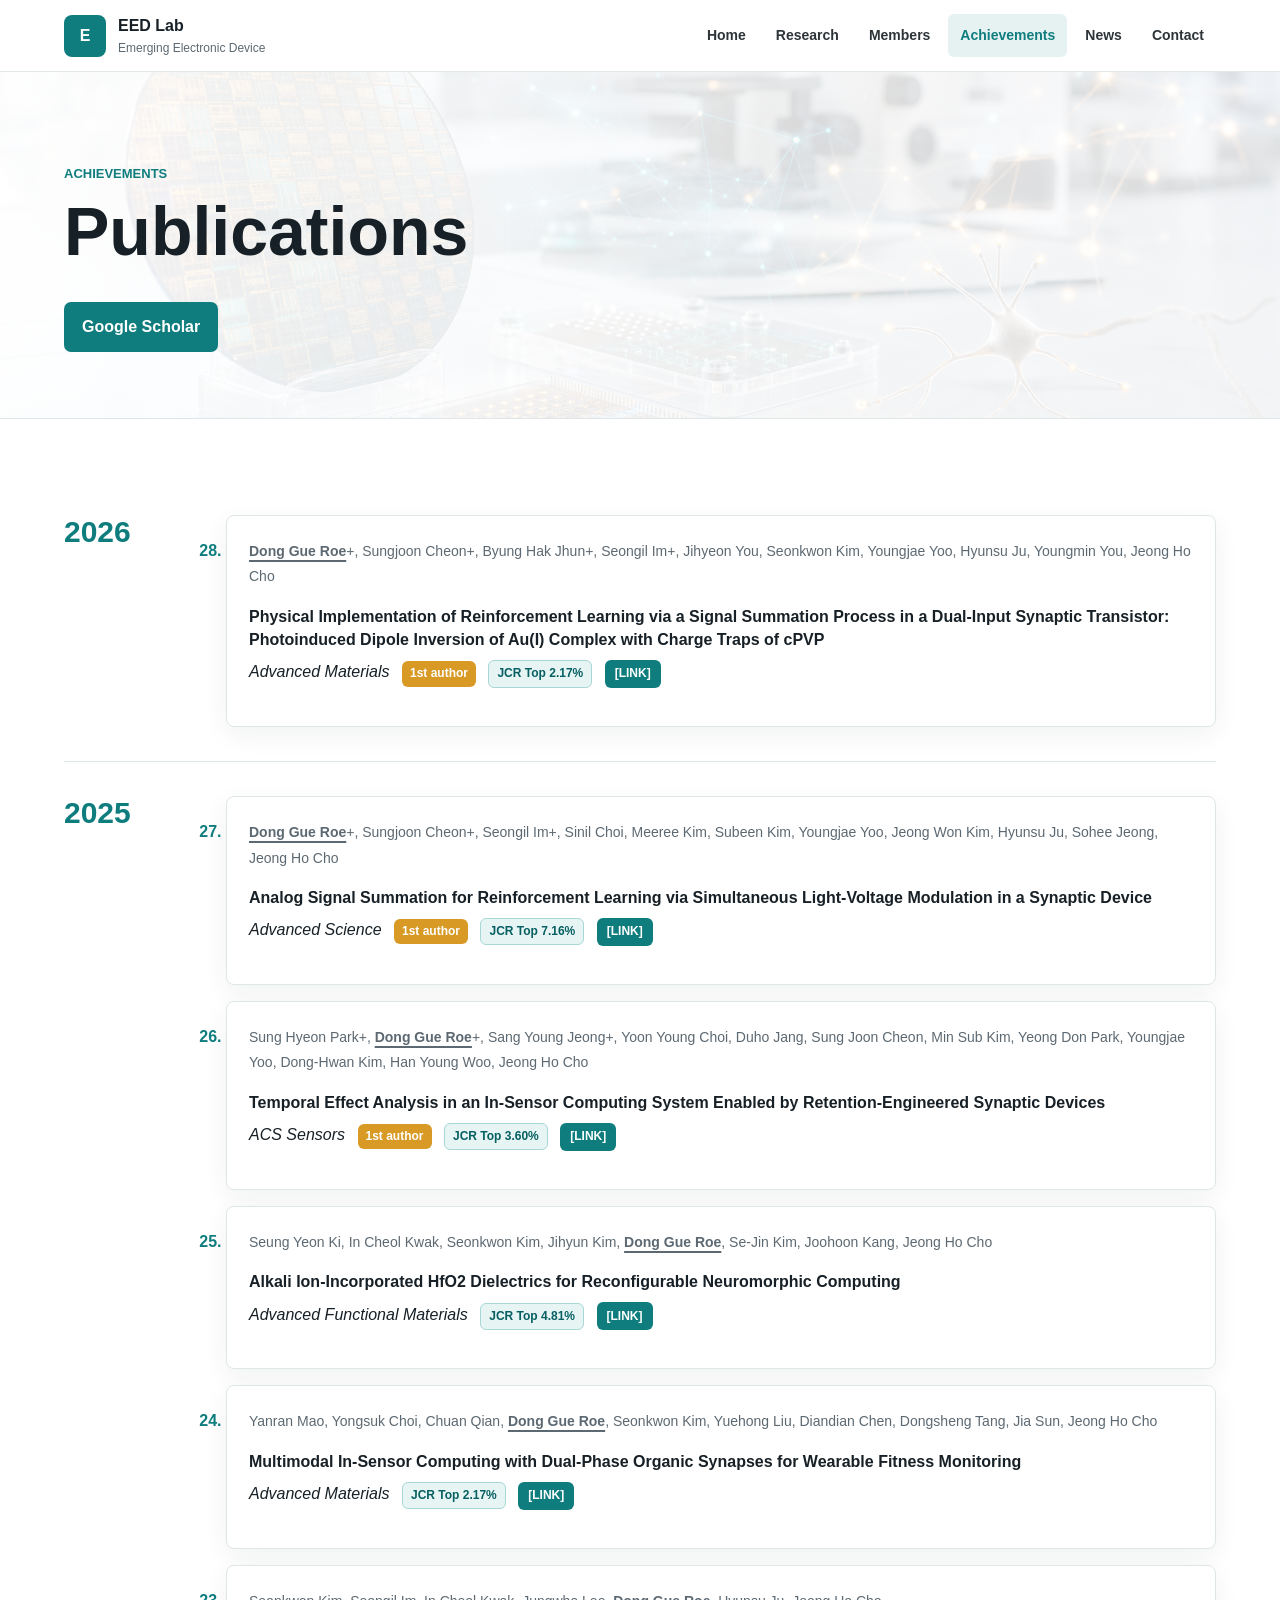
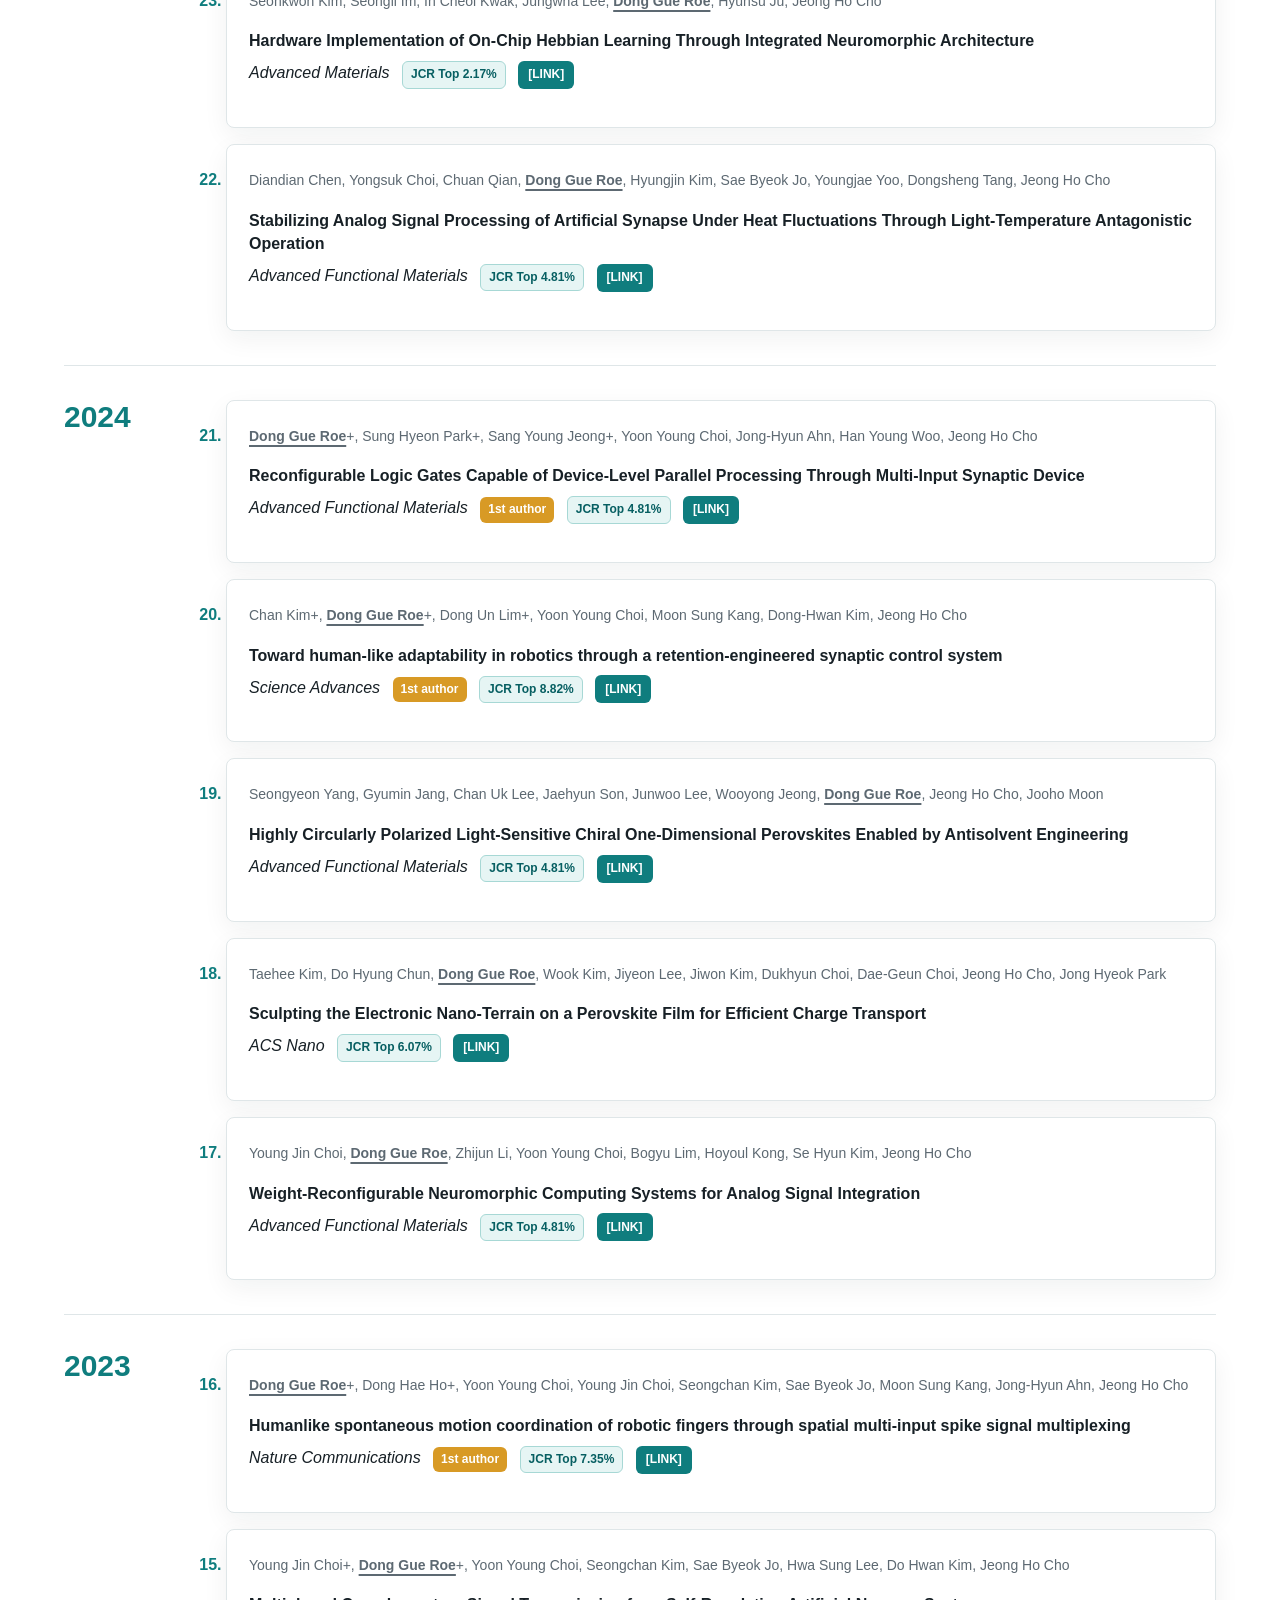
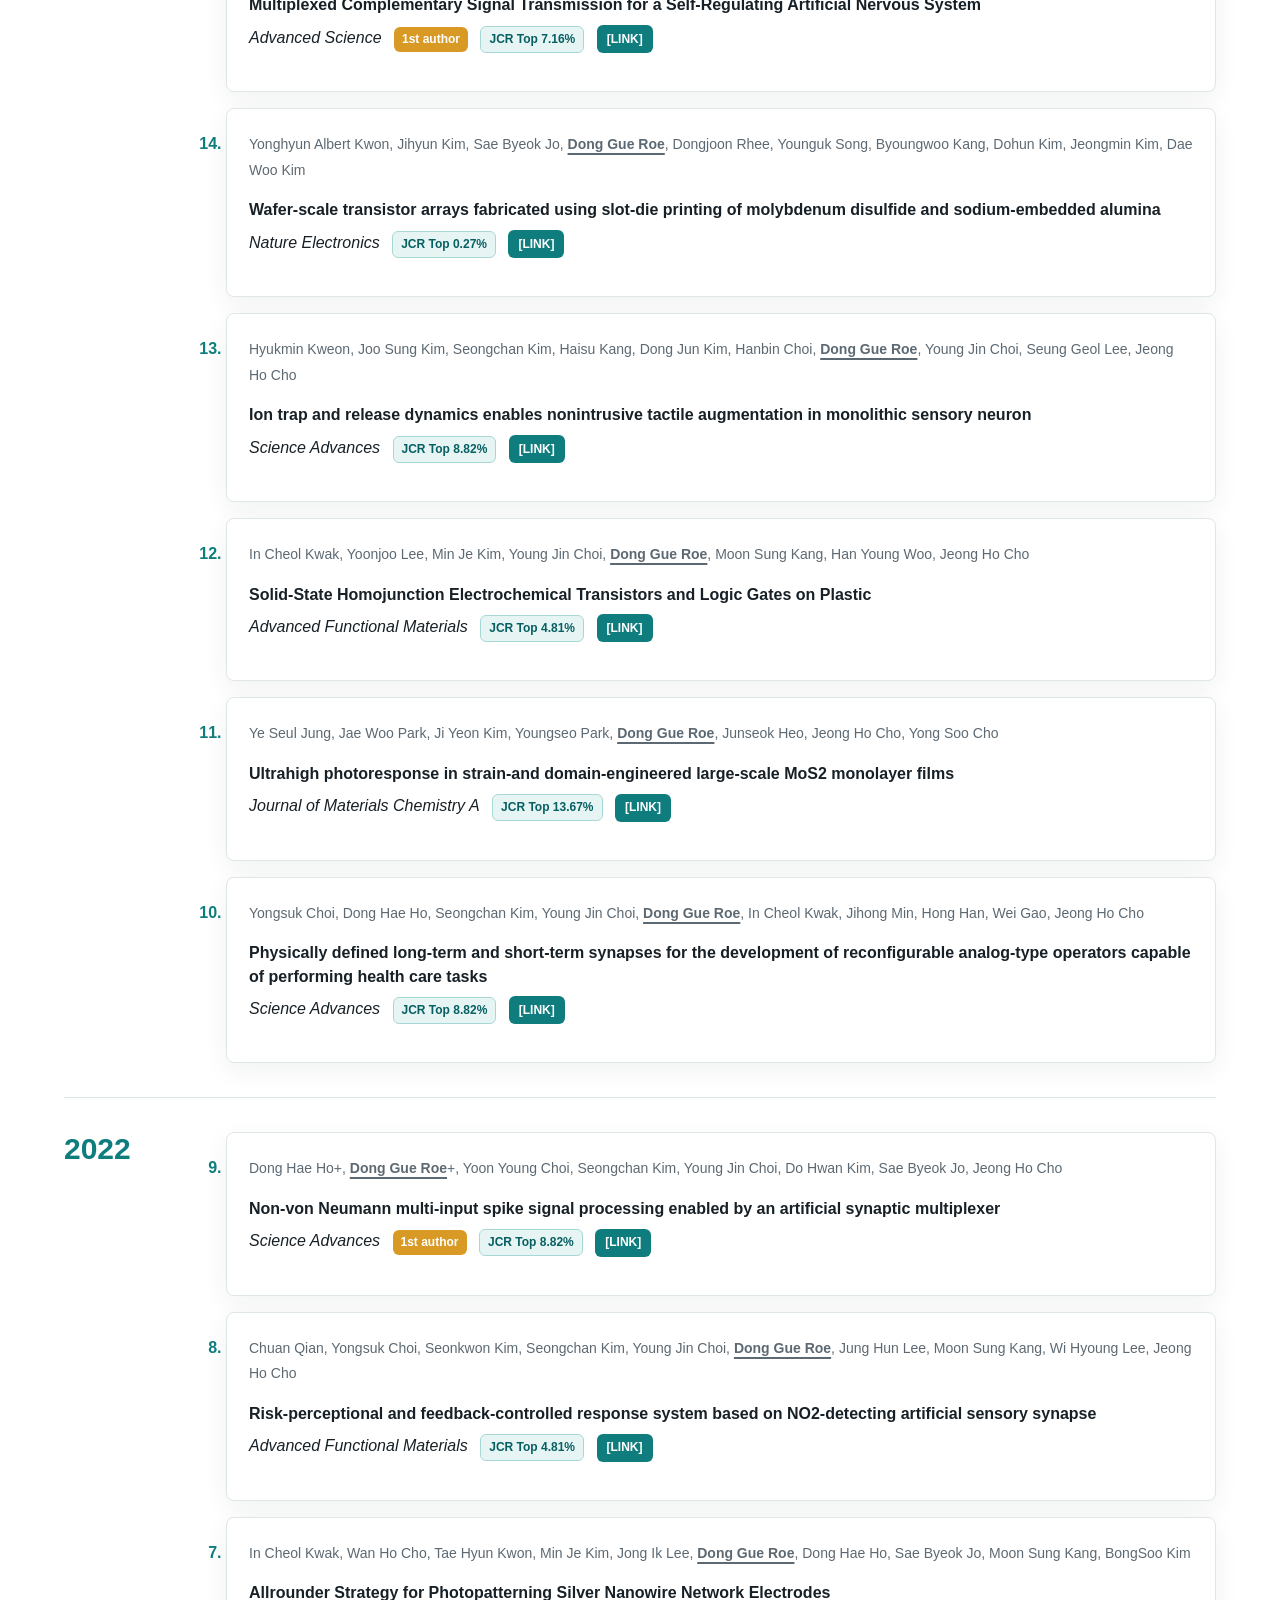
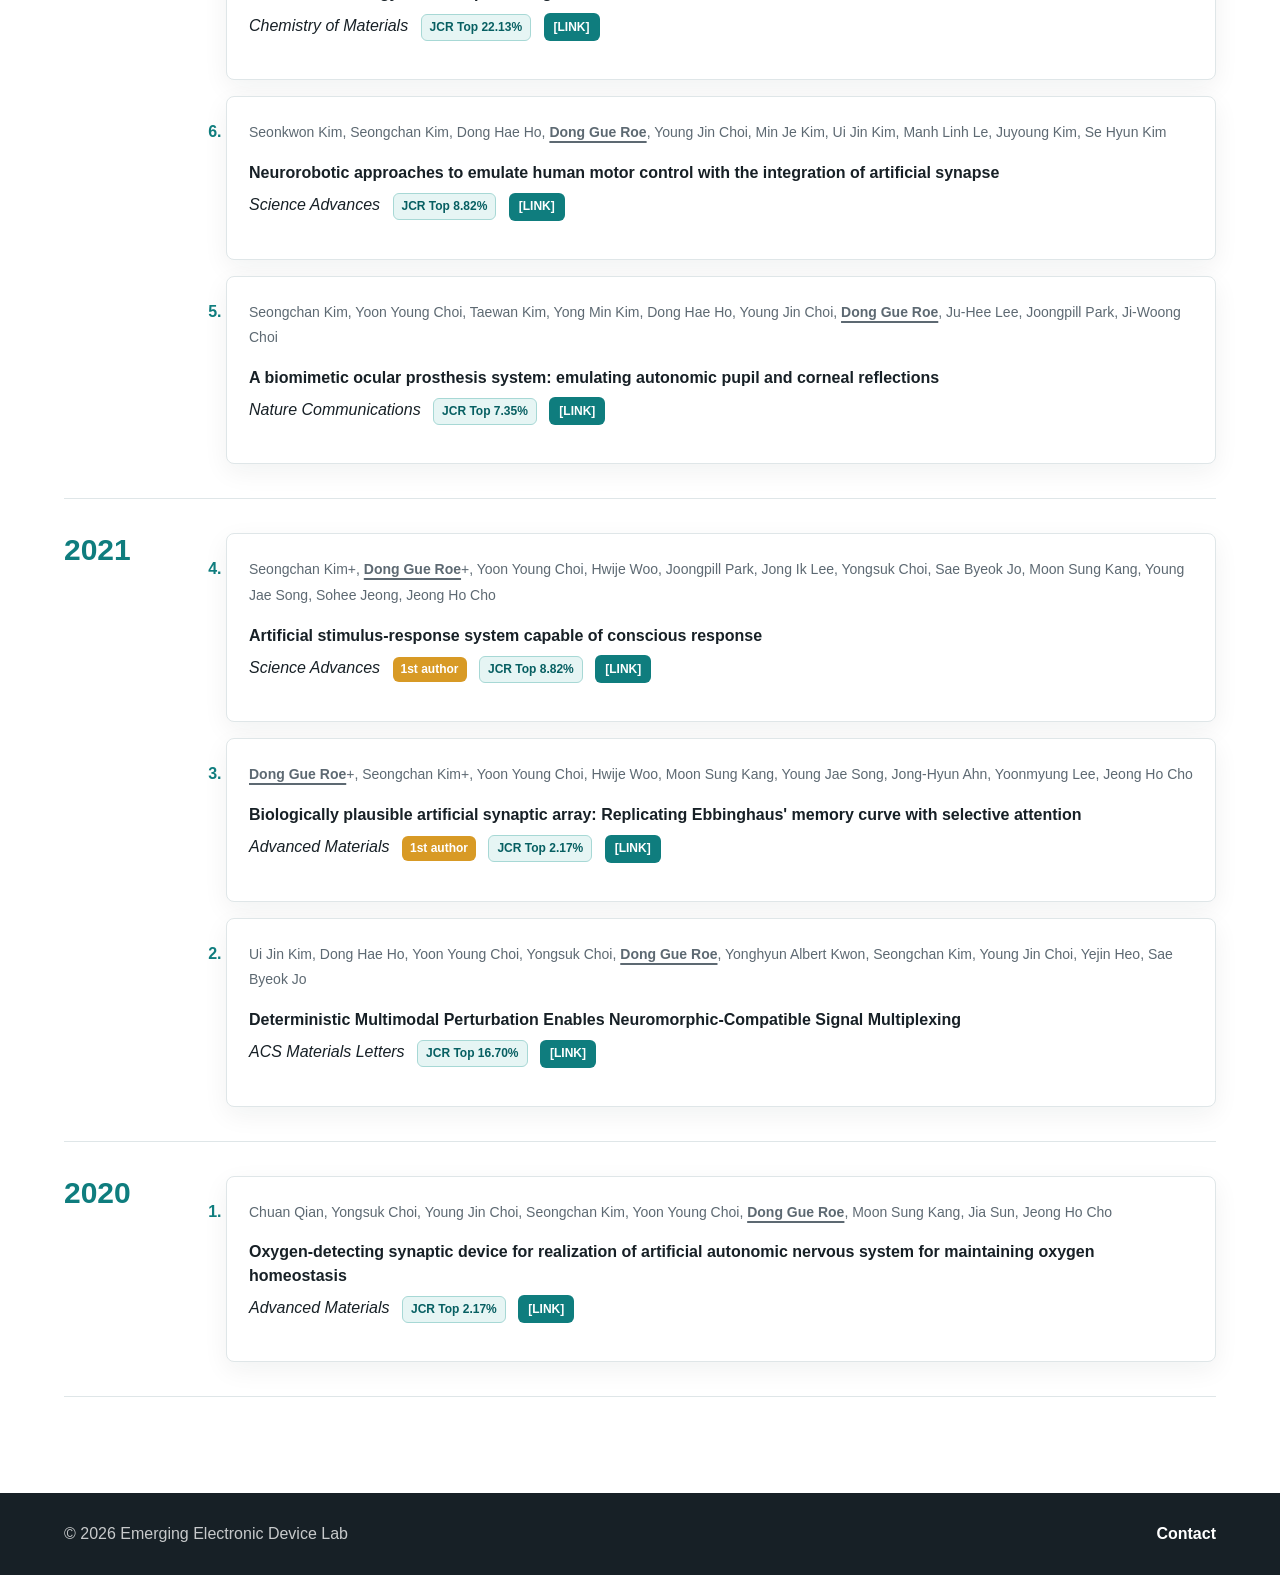
==== achievements.html @ daea2e47 "Add files via upload" ====
<!doctype html>
<html lang="ko">
  <head>
    <meta charset="utf-8" />
    <meta name="viewport" content="width=device-width, initial-scale=1" />
    <title>Achievements | EED Lab</title>
    <link rel="stylesheet" href="styles.css" />
  </head>
  <body data-page="achievements">
    <header class="site-header">
      <a class="brand" href="index.html" aria-label="Go to home">
        <span class="brand-mark">E</span>
        <span><strong data-lab-short>EED Lab</strong><small data-lab-subtitle>Emerging Electronic Device</small></span>
      </a>
      <button class="menu-button" type="button" aria-expanded="false" aria-controls="site-nav">
        <span></span><span></span><span></span>
      </button>
      <nav id="site-nav" class="site-nav" aria-label="Primary navigation">
        <a href="index.html">Home</a>
        <a href="research.html">Research</a>
        <div class="nav-dropdown">
          <a href="pi.html">Members</a>
          <div class="nav-submenu" aria-label="Members submenu">
            <a href="pi.html">PI</a>
            <a href="students.html">Students</a>
            <a href="alumni.html">Alumni</a>
          </div>
        </div>
        <a class="active" href="achievements.html">Achievements</a>
        <a href="news.html">News</a>
        <a href="contact.html">Contact</a>
      </nav>
    </header>

    <main>
      <section class="page-hero">
        <p class="eyebrow">Achievements</p>
        <h1>Publications</h1>
        <p>Google Scholar profile and CV-based publication list organized by year.</p>
        <p class="jcr-note">JCR 2024 JIF ranking shown by the best listed subject category.</p>
        <a class="button primary scholar-button" data-scholar-link href="https://scholar.google.co.kr/citations?user=Xtv1bkoAAAAJ&hl=ko" target="_blank" rel="noopener">Google Scholar</a>
      </section>

      <section class="section publications" data-publications></section>
    </main>

    <footer class="site-footer"><span data-footer>© 2026 Emerging Electronic Device Lab</span><a href="contact.html">Contact</a></footer>
    <script src="data.js"></script>
    <script src="script.js"></script>
  </body>
</html>
---- styles.css ----
:root {
  --ink: #172026;
  --muted: #5d6972;
  --line: #dfe6e8;
  --surface: #ffffff;
  --soft: #f4f7f8;
  --teal: #0f7d7e;
  --amber: #d89a25;
  --graphite: #2d3438;
  --shadow: 0 18px 50px rgba(23, 32, 38, 0.12);
}

* {
  box-sizing: border-box;
}

body {
  margin: 0;
  color: var(--ink);
  background: var(--surface);
  font-family: Arial, "Noto Sans KR", sans-serif;
  line-height: 1.6;
  word-break: keep-all;
  overflow-wrap: break-word;
}

a {
  color: inherit;
  text-decoration: none;
}

.site-header {
  position: sticky;
  top: 0;
  z-index: 20;
  display: flex;
  align-items: center;
  justify-content: space-between;
  min-height: 72px;
  padding: 0 5vw;
  background: rgba(255, 255, 255, 0.94);
  border-bottom: 1px solid rgba(223, 230, 232, 0.86);
  backdrop-filter: blur(14px);
}

.brand {
  display: inline-flex;
  align-items: center;
  gap: 12px;
  min-width: 0;
}

.brand-mark {
  display: grid;
  place-items: center;
  width: 42px;
  height: 42px;
  color: #fff;
  background: var(--teal);
  border-radius: 8px;
  font-weight: 800;
}

.brand strong,
.brand small {
  display: block;
}

.brand small {
  color: var(--muted);
  font-size: 12px;
}

.site-nav {
  display: flex;
  align-items: center;
  gap: 6px;
}

.nav-dropdown {
  position: relative;
}

.nav-dropdown > a {
  display: inline-flex;
}

.nav-submenu {
  position: absolute;
  top: 100%;
  left: 0;
  z-index: 20;
  display: none;
  min-width: 150px;
  margin-top: 0;
  padding: 8px;
  background: #fff;
  border: 1px solid var(--line);
  border-radius: 8px;
  box-shadow: var(--shadow);
}

.nav-submenu a {
  display: block;
  padding: 10px 12px;
  white-space: nowrap;
}

.nav-submenu a:hover,
.nav-submenu a:focus {
  color: var(--teal);
  background: var(--soft);
}

.nav-dropdown:hover .nav-submenu,
.nav-dropdown:focus-within .nav-submenu {
  display: block;
}

.site-nav a {
  padding: 10px 12px;
  border-radius: 6px;
  color: var(--graphite);
  font-size: 14px;
  font-weight: 700;
}

.site-nav a:hover {
  background: var(--soft);
  color: var(--teal);
}

.site-nav a.active {
  background: rgba(15, 125, 126, 0.1);
  color: var(--teal);
}

.menu-button {
  display: none;
  width: 42px;
  height: 42px;
  padding: 9px;
  border: 1px solid var(--line);
  border-radius: 6px;
  background: #fff;
}

.menu-button span {
  display: block;
  height: 2px;
  margin: 5px 0;
  background: var(--ink);
}

.hero {
  position: relative;
  min-height: calc(100vh - 72px);
  overflow: hidden;
}

.hero img {
  position: absolute;
  inset: 0;
  width: 100%;
  height: 100%;
  object-fit: cover;
}

.hero-overlay {
  position: absolute;
  inset: 0;
  background:
    linear-gradient(90deg, rgba(255, 255, 255, 0.92), rgba(255, 255, 255, 0.68) 44%, rgba(255, 255, 255, 0.18)),
    linear-gradient(0deg, rgba(23, 32, 38, 0.18), rgba(23, 32, 38, 0));
}

.hero-content {
  position: absolute;
  top: var(--hero-text-top, 84px);
  left: var(--hero-text-left, 5vw);
  z-index: 1;
  width: min(var(--hero-text-width, 720px), 90vw);
  padding: 0 0 80px;
}

.eyebrow {
  margin: 0 0 12px;
  color: var(--teal);
  font-size: 13px;
  font-weight: 800;
  letter-spacing: 0;
  text-transform: uppercase;
}

.hero .eyebrow {
  margin-top: var(--hero-eyebrow-top, 0);
  transform: translate(var(--hero-eyebrow-x, 0), var(--hero-eyebrow-y, 0));
}

.hero-content h1 {
  transform: translate(var(--hero-headline-x, 0), var(--hero-headline-y, 0));
}

h1,
h2,
h3,
p {
  margin-top: 0;
}

h1 {
  max-width: 680px;
  margin-bottom: 18px;
  font-size: clamp(42px, 7vw, var(--hero-headline-size, 76px));
  line-height: 1.02;
}

h2 {
  margin-bottom: 12px;
  font-size: clamp(30px, 4vw, 48px);
  line-height: 1.12;
}

h3 {
  margin-bottom: 8px;
  font-size: 19px;
  line-height: 1.25;
}

.hero-content > p:not(.eyebrow) {
  max-width: 620px;
  color: #344047;
  font-size: var(--hero-intro-size, 20px);
  transform: translate(var(--hero-intro-x, 0), var(--hero-intro-y, 0));
}

.page-hero {
  padding: 92px 5vw 66px;
  background:
    linear-gradient(90deg, rgba(255, 255, 255, 0.95), rgba(255, 255, 255, 0.8)),
    url("assets/lab-hero.png") center / cover;
  border-bottom: 1px solid var(--line);
}

.page-hero.muted-hero {
  background: var(--soft);
}

.page-hero h1 {
  max-width: 900px;
  margin-bottom: 14px;
  font-size: clamp(40px, 6vw, 68px);
}

.page-hero p:not(.eyebrow) {
  max-width: 760px;
  color: var(--muted);
  font-size: 19px;
}

.hero-actions {
  display: flex;
  flex-wrap: wrap;
  gap: 12px;
  margin-top: 30px;
  transform: translate(var(--hero-actions-x, 0), var(--hero-actions-y, 0));
}

.button {
  display: inline-flex;
  align-items: center;
  justify-content: center;
  min-height: 46px;
  padding: 12px 18px;
  border-radius: 7px;
  font-weight: 800;
}

.button.primary {
  color: #fff;
  background: var(--teal);
}

.button.secondary {
  color: var(--ink);
  background: rgba(255, 255, 255, 0.82);
  border: 1px solid var(--line);
}

.notice-band {
  display: flex;
  gap: 24px;
  align-items: center;
  justify-content: space-between;
  padding: 22px 5vw;
  color: #fff;
  background: var(--graphite);
}

.notice-band strong,
.notice-band span {
  display: block;
}

.notice-band span {
  color: rgba(255, 255, 255, 0.78);
}

.notice-band a {
  flex: 0 0 auto;
  padding: 9px 14px;
  border: 1px solid rgba(255, 255, 255, 0.36);
  border-radius: 6px;
  font-weight: 800;
}

.section {
  padding: 96px 5vw;
}

.section.muted {
  background: var(--soft);
}

.section-heading {
  max-width: 780px;
  margin-bottom: 38px;
}

.section-heading p:not(.eyebrow) {
  color: var(--muted);
  font-size: 18px;
}

.section-heading.compact {
  margin-bottom: 26px;
}

.research-grid,
.news-grid {
  display: grid;
  grid-template-columns: repeat(3, minmax(0, 1fr));
  gap: 18px;
}

.research-card,
.news-grid article,
.profile,
.timeline article,
.contact-card {
  background: #fff;
  border: 1px solid var(--line);
  border-radius: 8px;
  box-shadow: 0 8px 26px rgba(23, 32, 38, 0.06);
}

.research-card {
  display: flex;
  flex-direction: column;
  min-height: 680px;
  padding: 28px;
  overflow: visible;
}

.research-visual {
  position: relative;
  aspect-ratio: 16 / 9;
  margin: -4px 0 18px;
  overflow: hidden;
  background: #eef3f4;
  border: 1px solid #dbe9ea;
  border-radius: 8px;
}

.research-visual img {
  display: block;
  width: 100%;
  height: 100%;
  object-fit: cover;
}

.research-card:nth-child(1) .research-visual img {
  object-position: 36% 50%;
}

.research-card:nth-child(2) .research-visual img {
  object-position: 58% 48%;
}

.research-card:nth-child(3) .research-visual img {
  object-position: 76% 52%;
}

.research-visual-shade {
  position: absolute;
  inset: 0;
  background:
    linear-gradient(180deg, rgba(23, 32, 38, 0.04), rgba(23, 32, 38, 0.44)),
    linear-gradient(90deg, rgba(15, 125, 126, 0.28), rgba(216, 154, 37, 0.08));
}

.research-visual-label {
  position: absolute;
  right: 14px;
  bottom: 12px;
  max-width: calc(100% - 28px);
  padding: 6px 10px;
  color: #fff;
  background: rgba(23, 32, 38, 0.76);
  border: 1px solid rgba(255, 255, 255, 0.28);
  border-radius: 999px;
  font-size: 12px;
  font-weight: 900;
  backdrop-filter: blur(8px);
}

.research-card span {
  color: var(--amber);
  font-size: 14px;
  font-weight: 900;
}

.research-card h3 {
  margin-bottom: 10px;
}

.research-summary {
  margin-bottom: 18px;
  font-size: 16px;
}

.research-detail {
  margin: 0 0 10px;
  font-size: 14px;
}

.research-detail strong {
  color: var(--ink);
}

.research-points {
  display: grid;
  gap: 8px;
  margin: 10px 0 18px;
  padding-left: 18px;
  color: var(--muted);
  font-size: 14px;
}

.research-keywords {
  display: flex;
  flex-wrap: wrap;
  gap: 7px;
  margin-top: 12px;
}

.research-keywords span {
  padding: 5px 8px;
  color: var(--teal);
  background: #eaf5f5;
  border: 1px solid #cce3e4;
  border-radius: 999px;
  font-size: 12px;
}

.research-card p,
.profile p,
.timeline p,
.news-grid p,
.contact-copy p,
.contact-card span {
  color: var(--muted);
}

.people-layout {
  display: grid;
  grid-template-columns: minmax(260px, 0.8fr) 1.4fr;
  gap: 18px;
}

.profile {
  display: flex;
  gap: 24px;
  align-items: center;
  padding: 22px;
}

.profile.lead {
  align-items: flex-start;
  min-height: 230px;
}

.members-section {
  display: grid;
  gap: 28px;
}

.member-subsection {
  display: grid;
  gap: 16px;
}

.section-heading.compact {
  display: flex;
  gap: 14px;
  align-items: center;
  justify-content: space-between;
  margin-bottom: 0;
}

.section-heading.compact h2 {
  margin: 0;
}

.member-card-grid {
  display: grid;
  grid-template-columns: repeat(2, minmax(0, 1fr));
  gap: 14px;
}

.member-card {
  align-items: flex-start;
}

.member-photo-wrap {
  position: relative;
  display: grid;
  flex: 0 0 auto;
  place-items: center;
  width: 150px;
  height: 180px;
  overflow: hidden;
  background: var(--graphite);
  border-radius: 4px;
}

.member-photo {
  display: block;
  width: 100%;
  height: 100%;
  object-fit: cover;
}

.member-photo[hidden] {
  display: none;
}

.member-photo-wrap .avatar {
  width: 100%;
  height: 100%;
  border-radius: 0;
}

.empty-note {
  margin: 0;
  padding: 20px;
  color: var(--muted);
  background: #fff;
  border: 1px dashed var(--line);
  border-radius: 8px;
}

.custom-section {
  max-width: 980px;
  min-height: 120px;
  margin-right: auto;
  margin-left: auto;
  padding: 24px;
  background: #fff;
  border: 1px solid var(--line);
  border-radius: 8px;
  box-shadow: 0 8px 26px rgba(23, 32, 38, 0.06);
  overflow: hidden;
}

.custom-section-inner {
  display: grid;
  gap: 18px;
}

.embedded-blocks {
  display: grid;
  gap: 14px;
  margin-top: 18px;
}

.custom-text-block,
.custom-figure,
.embedded-block {
  width: 100%;
  min-width: 0;
  overflow-wrap: anywhere;
  word-break: keep-all;
}

.custom-text-block {
  padding: 18px;
  background: #fff;
  border: 1px solid var(--line);
  border-radius: 8px;
}

.custom-text-block h2 {
  margin-top: 0;
  overflow-wrap: anywhere;
  word-break: keep-all;
}

.custom-text-block p {
  overflow-wrap: anywhere;
  word-break: keep-all;
}

.research-card,
.research-card h3,
.research-card p {
  overflow-wrap: anywhere;
  word-break: keep-all;
}

.custom-figure {
  position: relative;
  display: grid;
  gap: 12px;
  min-height: 260px;
}

.custom-image,
.custom-image-placeholder {
  width: 100%;
  height: 100%;
  min-height: 40px;
  border-radius: 8px;
}

.custom-image {
  display: block;
  object-fit: cover;
}

.custom-image-placeholder {
  display: grid;
  place-items: center;
  color: var(--muted);
  background: var(--soft);
  border: 1px dashed var(--line);
  font-weight: 800;
}

.editor-add-member {
  display: none;
  min-height: 40px;
  padding: 9px 14px;
  color: #fff;
  background: var(--teal);
  border: 0;
  border-radius: 7px;
  font-weight: 900;
  cursor: pointer;
}

body.editor-controls-mode .editor-add-member {
  display: inline-flex;
  align-items: center;
}

.editor-photo-upload {
  position: absolute;
  right: 6px;
  bottom: 6px;
  display: none;
  min-height: 28px;
  padding: 5px 8px;
  color: #fff;
  background: rgba(15, 125, 126, 0.94);
  border: 0;
  border-radius: 6px;
  font-size: 11px;
  font-weight: 900;
  cursor: pointer;
}

.editor-photo-upload input {
  display: none;
}

body.editor-controls-mode .editor-photo-upload,
body.editor-controls-mode .editor-photo-upload:focus {
  display: inline-flex;
  align-items: center;
}

body.insert-mode [data-drag-key] {
  cursor: crosshair !important;
  outline: 2px dashed rgba(15, 125, 126, 0.65);
  outline-offset: 6px;
}

[data-drag-key].editor-scaled-content {
  overflow: hidden;
}

[data-drag-key].editor-scaled-content > :not([data-editor-resize-handle]) {
  transform: scale(var(--editor-content-scale, 1));
  transform-origin: top left;
}

body.insert-mode a {
  pointer-events: none;
}

.avatar {
  display: grid;
  flex: 0 0 auto;
  place-items: center;
  width: 58px;
  height: 58px;
  color: #fff;
  background: var(--graphite);
  border-radius: 8px;
  font-size: 13px;
  font-weight: 900;
}

.member-list {
  display: grid;
  gap: 14px;
}

.profile a {
  color: var(--teal);
  font-weight: 800;
}

.professor-profile {
  align-items: flex-start;
  max-width: 980px;
  margin-bottom: 18px;
}

.professor-profile .member-photo-wrap {
  width: 220px;
  height: 260px;
}

.professor-profile .member-name {
  margin-top: 0;
  font-size: clamp(34px, 4vw, 48px);
  line-height: 1.08;
}

.member-name,
.lab-member {
  font-weight: 900;
  text-decoration: underline;
  text-decoration-thickness: 2px;
  text-underline-offset: 4px;
}

.role,
.date-note {
  font-weight: 800;
}

.cv-grid {
  display: grid;
  grid-template-columns: repeat(2, minmax(0, 1fr));
  gap: 18px;
}

.cv-card {
  padding: 26px;
  background: #fff;
  border: 1px solid var(--line);
  border-radius: 8px;
  box-shadow: 0 8px 26px rgba(23, 32, 38, 0.06);
}

.cv-card ul {
  display: grid;
  gap: 18px;
  margin: 0;
  padding-left: 20px;
}

.cv-card li span {
  display: block;
  color: var(--muted);
}

.timeline {
  display: grid;
  gap: 14px;
}

.timeline article {
  display: grid;
  grid-template-columns: 110px 1fr;
  gap: 20px;
  padding: 24px;
}

.timeline time,
.news-grid time {
  color: var(--teal);
  font-weight: 900;
}

.news-grid article {
  padding: 24px;
}

.contact-section {
  display: grid;
  grid-template-columns: minmax(0, 1.1fr) minmax(280px, 0.75fr);
  gap: 30px;
  align-items: start;
}

.contact-copy {
  max-width: 720px;
}

.contact-card {
  display: grid;
  gap: 8px;
  padding: 28px;
  font-style: normal;
}

.contact-card a {
  color: var(--teal);
  font-weight: 900;
}

.scholar-button {
  margin-top: 22px;
}

.publications {
  display: grid;
  gap: 34px;
}

.publication-year {
  display: grid;
  grid-template-columns: 110px minmax(0, 1fr);
  gap: 28px;
  padding-bottom: 34px;
  border-bottom: 1px solid var(--line);
}

.publication-year h2 {
  position: sticky;
  top: 92px;
  align-self: start;
  margin: 0;
  color: var(--teal);
  font-size: 30px;
}

.publication-year ol {
  display: grid;
  gap: 16px;
  margin: 0;
  padding-left: 24px;
}

.publication-year li {
  padding: 22px;
  background: #fff;
  border: 1px solid var(--line);
  border-radius: 8px;
  box-shadow: 0 8px 26px rgba(23, 32, 38, 0.06);
}

.publication-year li::marker {
  color: var(--teal);
  font-weight: 900;
}

.publication-year-heading {
  display: flex;
  gap: 14px;
  align-items: center;
  justify-content: space-between;
}

.editor-publication-year-tools {
  display: none;
  gap: 12px;
  align-items: end;
  margin-bottom: 26px;
  padding: 16px;
  background: #fff;
  border: 1px dashed var(--line);
  border-radius: 8px;
}

.editor-publication-year-tools label {
  display: grid;
  gap: 6px;
  color: var(--muted);
  font-size: 13px;
  font-weight: 900;
}

.editor-publication-year-tools input {
  width: 140px;
  min-height: 38px;
  padding: 0 10px;
  color: var(--ink);
  background: #fff;
  border: 1px solid var(--line);
  border-radius: 7px;
}

.editor-add-publication {
  display: none;
  min-height: 38px;
  padding: 8px 12px;
  color: #fff;
  background: var(--teal);
  border: 0;
  border-radius: 7px;
  font-size: 13px;
  font-weight: 900;
  cursor: pointer;
}

body.editor-controls-mode .editor-add-publication {
  display: inline-flex;
  align-items: center;
}

body.editor-controls-mode .editor-publication-year-tools {
  display: flex;
}

.jcr-note {
  max-width: 760px;
  margin-top: -8px;
  color: var(--muted);
  font-size: 14px;
}
.authors {
  color: var(--muted);
  font-size: 14px;
}

.pub-title {
  margin-bottom: 8px;
  font-weight: 900;
  line-height: 1.45;
}

.badge {
  display: inline-flex;
  align-items: center;
  min-height: 24px;
  margin-left: 8px;
  padding: 3px 8px;
  color: #fff;
  background: var(--amber);
  border-radius: 6px;
  font-size: 12px;
  font-style: normal;
  font-weight: 900;
}

.jcr-badge {
  display: inline-flex;
  align-items: center;
  min-height: 24px;
  margin-left: 8px;
  padding: 3px 8px;
  color: #075f62;
  background: #e6f5f4;
  border: 1px solid #a7d8d5;
  border-radius: 6px;
  font-size: 12px;
  font-style: normal;
  font-weight: 900;
  white-space: nowrap;
}
.link-button {
  display: inline-flex;
  align-items: center;
  min-height: 28px;
  margin-left: 8px;
  padding: 4px 10px;
  color: #fff;
  background: var(--teal);
  border-radius: 6px;
  font-size: 12px;
  font-weight: 900;
}

.site-footer {
  display: flex;
  gap: 20px;
  align-items: center;
  justify-content: space-between;
  padding: 28px 5vw;
  color: rgba(255, 255, 255, 0.76);
  background: var(--ink);
}

.site-footer a {
  color: #fff;
  font-weight: 800;
}

@media (max-width: 820px) {
  .site-header {
    min-height: 66px;
  }

  .menu-button {
    display: block;
  }

  .site-nav {
    position: absolute;
    top: 66px;
    right: 5vw;
    left: 5vw;
    display: none;
    flex-direction: column;
    align-items: stretch;
    padding: 10px;
    background: #fff;
    border: 1px solid var(--line);
    border-radius: 8px;
    box-shadow: var(--shadow);
  }

  .nav-dropdown {
    display: grid;
  }

  .nav-submenu {
    position: static;
    display: grid;
    min-width: 0;
    margin: 0 0 4px 14px;
    padding: 4px;
    border: 0;
    box-shadow: none;
  }

  .site-nav.is-open {
    display: flex;
  }

  .site-nav a {
    padding: 13px 12px;
  }

  .hero {
    min-height: 680px;
  }

  .hero-overlay {
    background: linear-gradient(180deg, rgba(255, 255, 255, 0.94), rgba(255, 255, 255, 0.8) 58%, rgba(255, 255, 255, 0.36));
  }

  .hero-content {
    padding-top: 0;
  }

  .notice-band,
  .site-footer {
    align-items: flex-start;
    flex-direction: column;
  }

  .research-grid,
  .news-grid,
  .people-layout,
  .member-card-grid,
  .contact-section,
  .cv-grid,
  .publication-year {
    grid-template-columns: 1fr;
  }

  .publication-year h2 {
    position: static;
  }

  .timeline article {
    grid-template-columns: 1fr;
    gap: 8px;
  }

  .profile {
    align-items: flex-start;
  }

  .professor-profile .member-photo-wrap,
  .member-photo-wrap {
    width: 150px;
    height: 180px;
  }

  .professor-profile .member-name {
    font-size: 34px;
  }
}

@media (max-width: 520px) {
  .brand small {
    display: none;
  }

  .hero-content {
    width: min(var(--hero-text-width, 720px), 90vw);
    padding-bottom: 90px;
  }

  .hero-content > p:not(.eyebrow) {
    font-size: 17px;
  }

  .button {
    width: 100%;
  }

  .profile {
    flex-direction: column;
  }

  .section {
    padding: 72px 5vw;
  }
}

/* Research page: editorial theme layout */
.research-framework {
  background: var(--soft);
}

.research-model-grid {
  display: grid;
  grid-template-columns: repeat(3, minmax(0, 1fr));
  gap: 18px;
}

.research-model-grid article {
  padding: 26px;
  background: #fff;
  border: 1px solid var(--line);
  border-radius: 8px;
}

.research-model-grid h3 {
  margin: 6px 0 10px;
  font-size: 21px;
}

.research-model-grid article > p:last-child {
  color: var(--muted);
  line-height: 1.7;
}

.research-themes {
  padding-top: 72px;
}

.research-themes-list {
  display: grid;
  gap: 44px;
}

.research-theme-card {
  display: grid;
  grid-template-columns: minmax(0, 0.95fr) minmax(0, 1.05fr);
  align-items: stretch;
  min-height: 0;
  padding: 0;
  overflow: hidden;
}

.research-theme-card:nth-child(even) .research-theme-image {
  order: 2;
}

.research-theme-image {
  min-height: 420px;
}

.research-theme-card .research-visual {
  height: 100%;
  min-height: 420px;
  margin: 0;
  border: 0;
  border-radius: 0;
}

.research-theme-card .research-visual img {
  object-position: center;
}

.research-theme-copy {
  display: flex;
  flex-direction: column;
  padding: clamp(30px, 4vw, 58px);
}

.research-theme-copy .eyebrow {
  margin-bottom: 12px;
}

.research-theme-copy h2 {
  margin: 0 0 16px;
  font-size: clamp(27px, 3vw, 40px);
}

.research-theme-copy .research-summary {
  font-size: 18px;
  line-height: 1.7;
}

.research-theme-copy .research-keywords {
  margin-top: auto;
  padding-top: 12px;
}

@media (max-width: 900px) {
  .research-model-grid,
  .research-theme-card {
    grid-template-columns: 1fr;
  }

  .research-theme-card:nth-child(even) .research-theme-image {
    order: 0;
  }

  .research-theme-image,
  .research-theme-card .research-visual {
    min-height: 260px;
  }
}
/* Compact Research theme layout for laptop screens */
.research-themes {
  padding-top: 28px;
}

.research-theme-card {
  grid-template-columns: minmax(380px, 0.92fr) minmax(0, 1.08fr);
}

.research-theme-image,
.research-theme-card .research-visual {
  min-height: 380px;
}

.research-theme-copy {
  padding: 38px 44px;
}

.research-theme-copy h2 {
  font-size: clamp(28px, 2.6vw, 38px);
}

.research-theme-copy .research-summary {
  margin-bottom: 14px;
  font-size: 17px;
  line-height: 1.6;
}

.research-theme-copy .research-detail {
  margin-bottom: 8px;
  font-size: 14px;
  line-height: 1.55;
}

.research-theme-copy .research-points {
  gap: 6px;
  margin: 8px 0 12px;
}

@media (max-width: 1100px) {
  .research-theme-card {
    grid-template-columns: minmax(330px, 0.88fr) minmax(0, 1.12fr);
  }

  .research-theme-image,
  .research-theme-card .research-visual {
    min-height: 330px;
  }

  .research-theme-copy {
    padding: 30px 32px;
  }
}

@media (max-width: 760px) {
  .research-theme-card {
    grid-template-columns: 1fr;
  }

  .research-theme-image,
  .research-theme-card .research-visual {
    min-height: 230px;
  }
}
/* Keep every theme image in a stable frame independent of text length. */
.research-theme-card {
  align-items: start;
}

.research-theme-image {
  min-height: 0;
  align-self: start;
}

.research-theme-card .research-visual {
  height: auto;
  min-height: 0;
  aspect-ratio: 16 / 10;
}

@media (max-width: 1100px) {
  .research-theme-image,
  .research-theme-card .research-visual {
    min-height: 0;
  }
}

@media (max-width: 760px) {
  .research-theme-image,
  .research-theme-card .research-visual {
    min-height: 0;
    aspect-ratio: 16 / 9;
  }
}
/* Research themes are responsive content blocks, not free-size editor canvases. */
.research-theme-card {
  width: 100% !important;
  min-width: 0 !important;
  transform: none !important;
  grid-template-columns: minmax(380px, 46%) minmax(0, 54%) !important;
}

.research-theme-copy,
.research-theme-copy > * {
  width: auto !important;
  min-width: 0 !important;
  max-width: none !important;
  transform: none !important;
}

.research-theme-copy h2 {
  word-break: keep-all !important;
  overflow-wrap: break-word;
  white-space: normal !important;
}

@media (max-width: 900px) {
  .research-theme-card {
    grid-template-columns: 1fr !important;
  }
}
/* Empty member-photo state after an editor removes only the image. */
.member-photo-wrap .avatar.photo-placeholder {
  position: relative;
  color: transparent;
  background: #edf4f4;
}

.member-photo-wrap .avatar.photo-placeholder::before {
  content: "";
  width: 46px;
  height: 34px;
  border: 2px solid #7c9ca0;
  border-radius: 4px;
  background: linear-gradient(145deg, transparent 48%, #a7c1c3 49% 57%, transparent 58%);
}

.member-photo-wrap .avatar.photo-placeholder::after {
  content: "";
  position: absolute;
  width: 7px;
  height: 7px;
  margin: -9px 0 0 22px;
  background: #7c9ca0;
  border-radius: 50%;
}
/* Person silhouette for empty member photos. */
.member-photo-wrap .avatar.photo-placeholder::before {
  width: 64px;
  height: 64px;
  border: 0;
  border-radius: 0;
  background:
    radial-gradient(circle at 50% 28%, #6f9094 0 11px, transparent 12px),
    radial-gradient(ellipse at 50% 100%, #6f9094 0 28px, transparent 29px);
}

.member-photo-wrap .avatar.photo-placeholder::after {
  display: none;
}
/* Outlined profile icon for empty member photos. */
.member-photo-wrap .avatar.photo-placeholder::before {
  width: 104px;
  height: 104px;
  border: 3px solid #263238;
  border-radius: 50%;
  background: transparent;
}

.member-photo-wrap .avatar.photo-placeholder::after {
  display: block;
  width: 62px;
  height: 72px;
  margin: 12px 0 0 0;
  border: 3px solid #263238;
  border-top: 0;
  border-radius: 0 0 42px 42px;
  background:
    radial-gradient(ellipse at 50% 17px, transparent 0 16px, #263238 17px 20px, transparent 21px),
    linear-gradient(#edf4f4, #edf4f4);
  clip-path: polygon(0 42%, 18% 34%, 25% 0, 75% 0, 82% 34%, 100% 42%, 100% 100%, 0 100%);
}
/* Generated profile placeholder image used after a member photo is removed. */
.member-photo-wrap .avatar.photo-placeholder {
  background: #fff url("assets/profile-placeholder.png") center / 74% auto no-repeat;
}

.member-photo-wrap .avatar.photo-placeholder::before,
.member-photo-wrap .avatar.photo-placeholder::after {
  display: none;
}
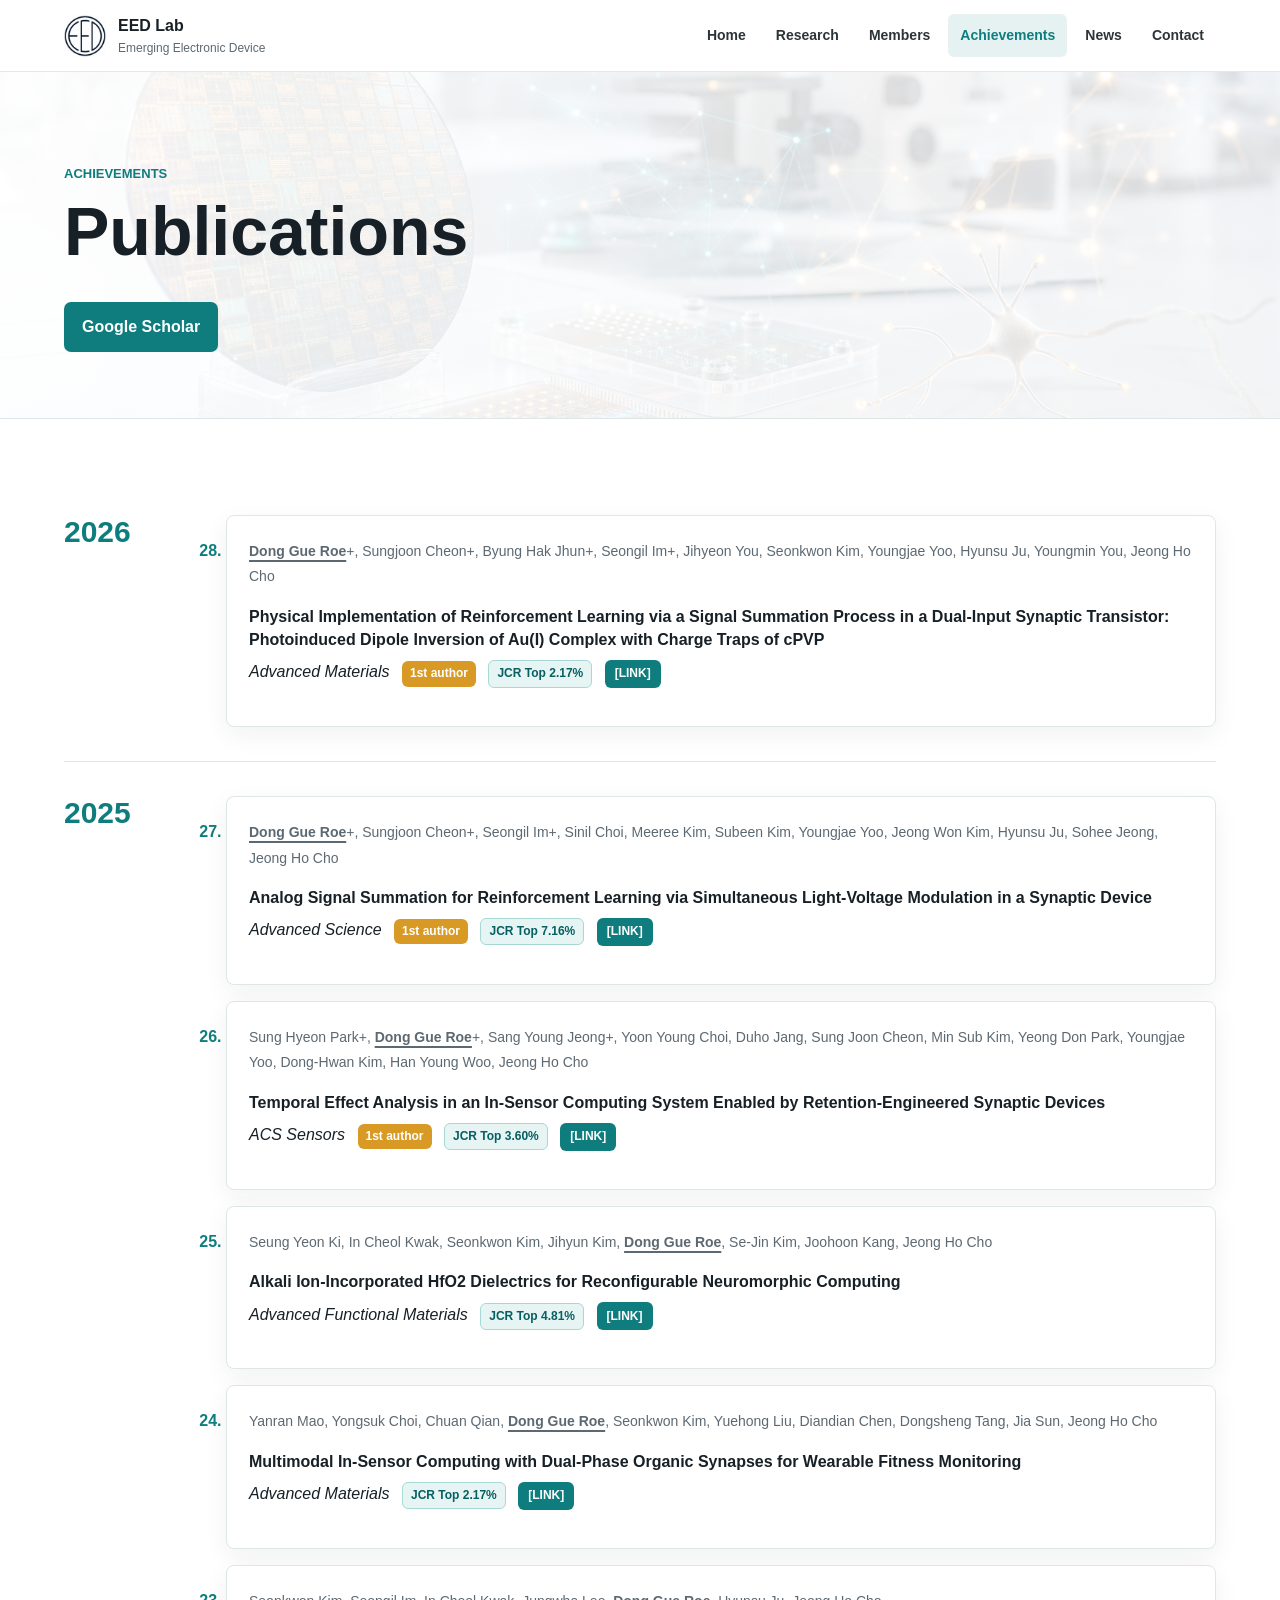
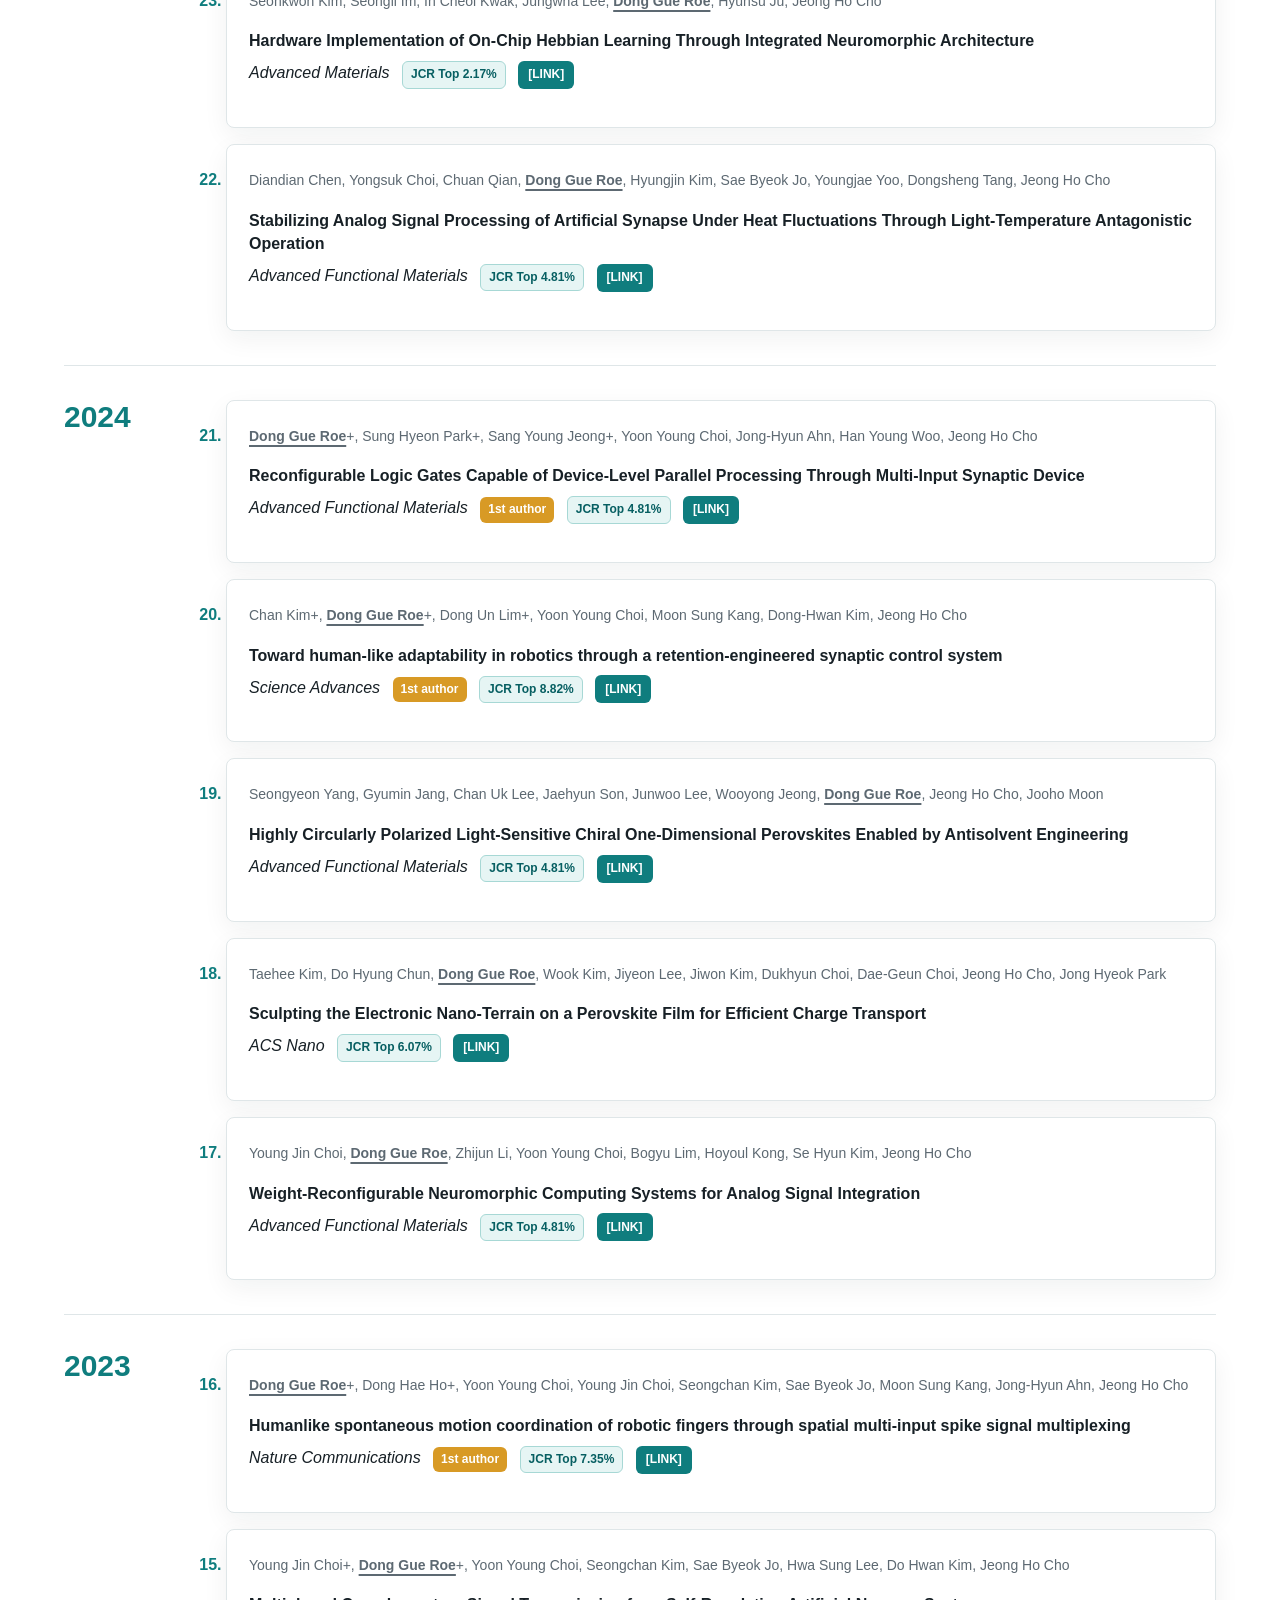
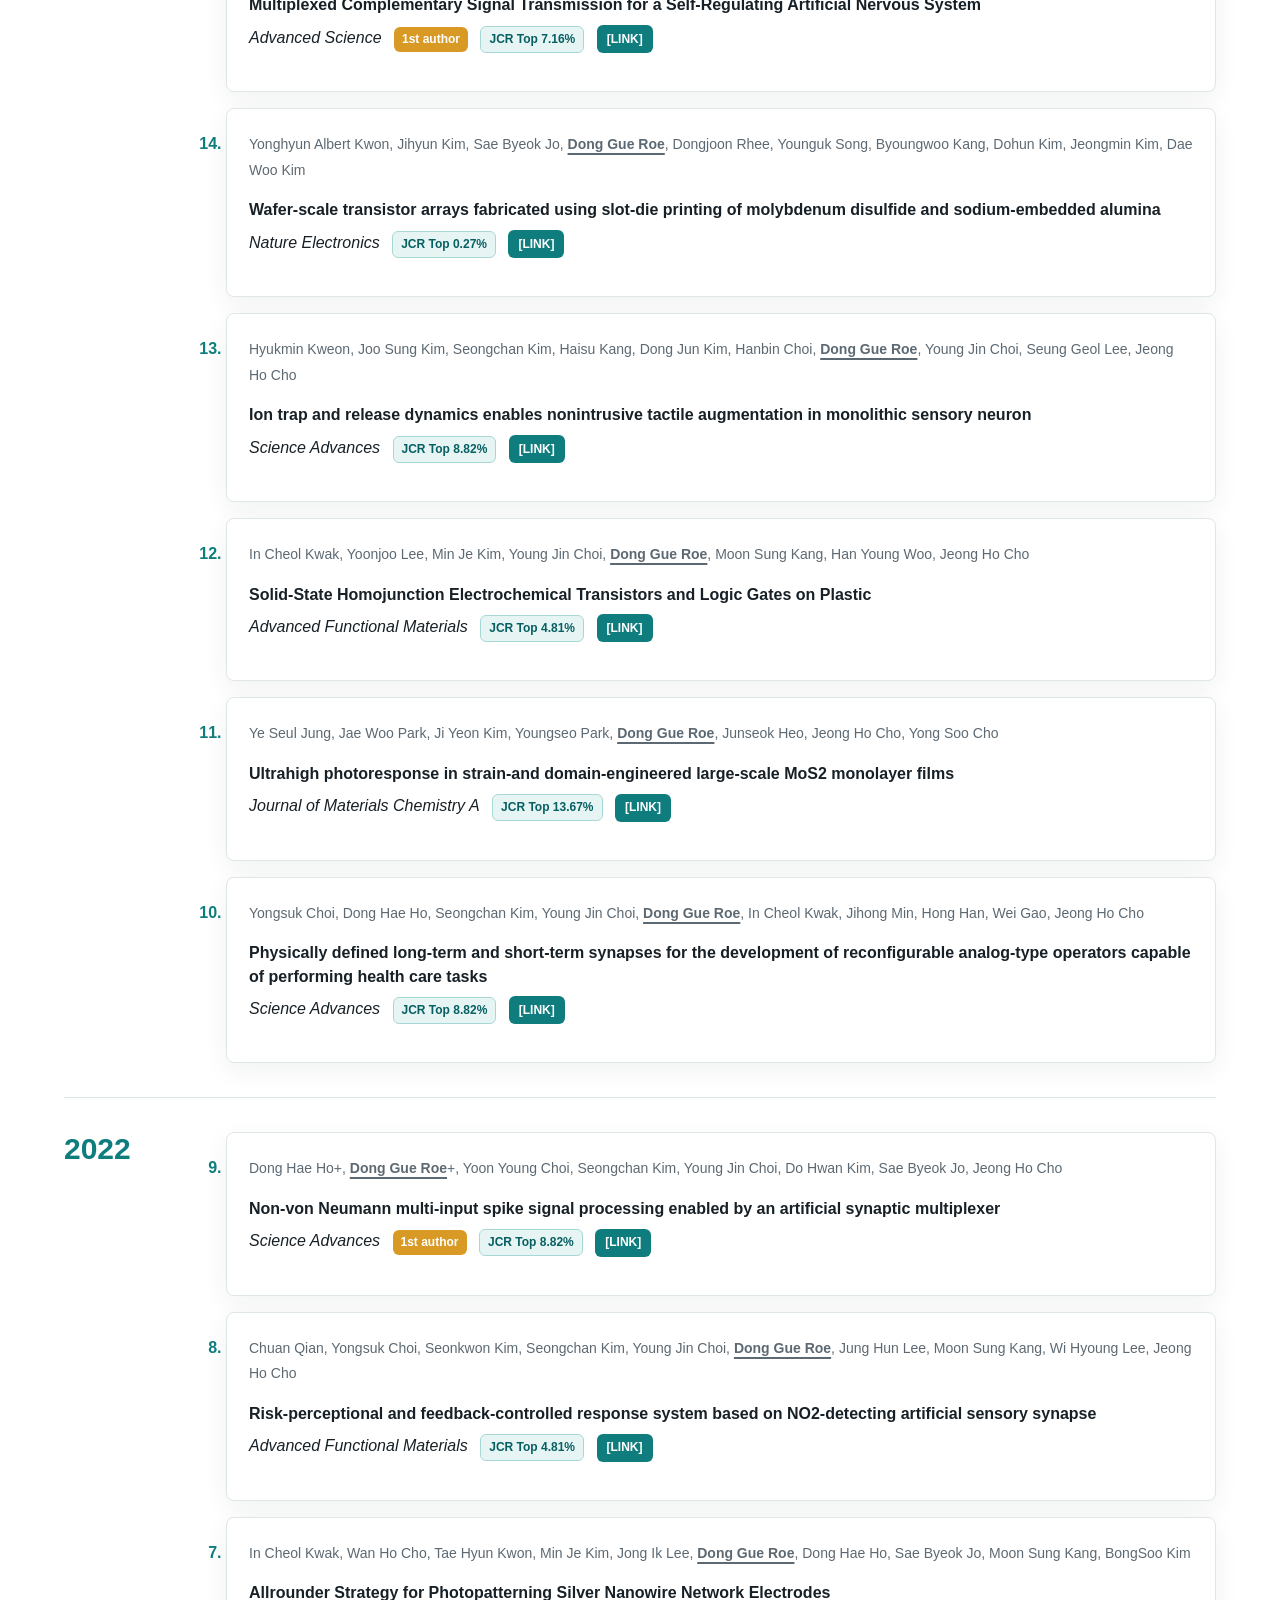
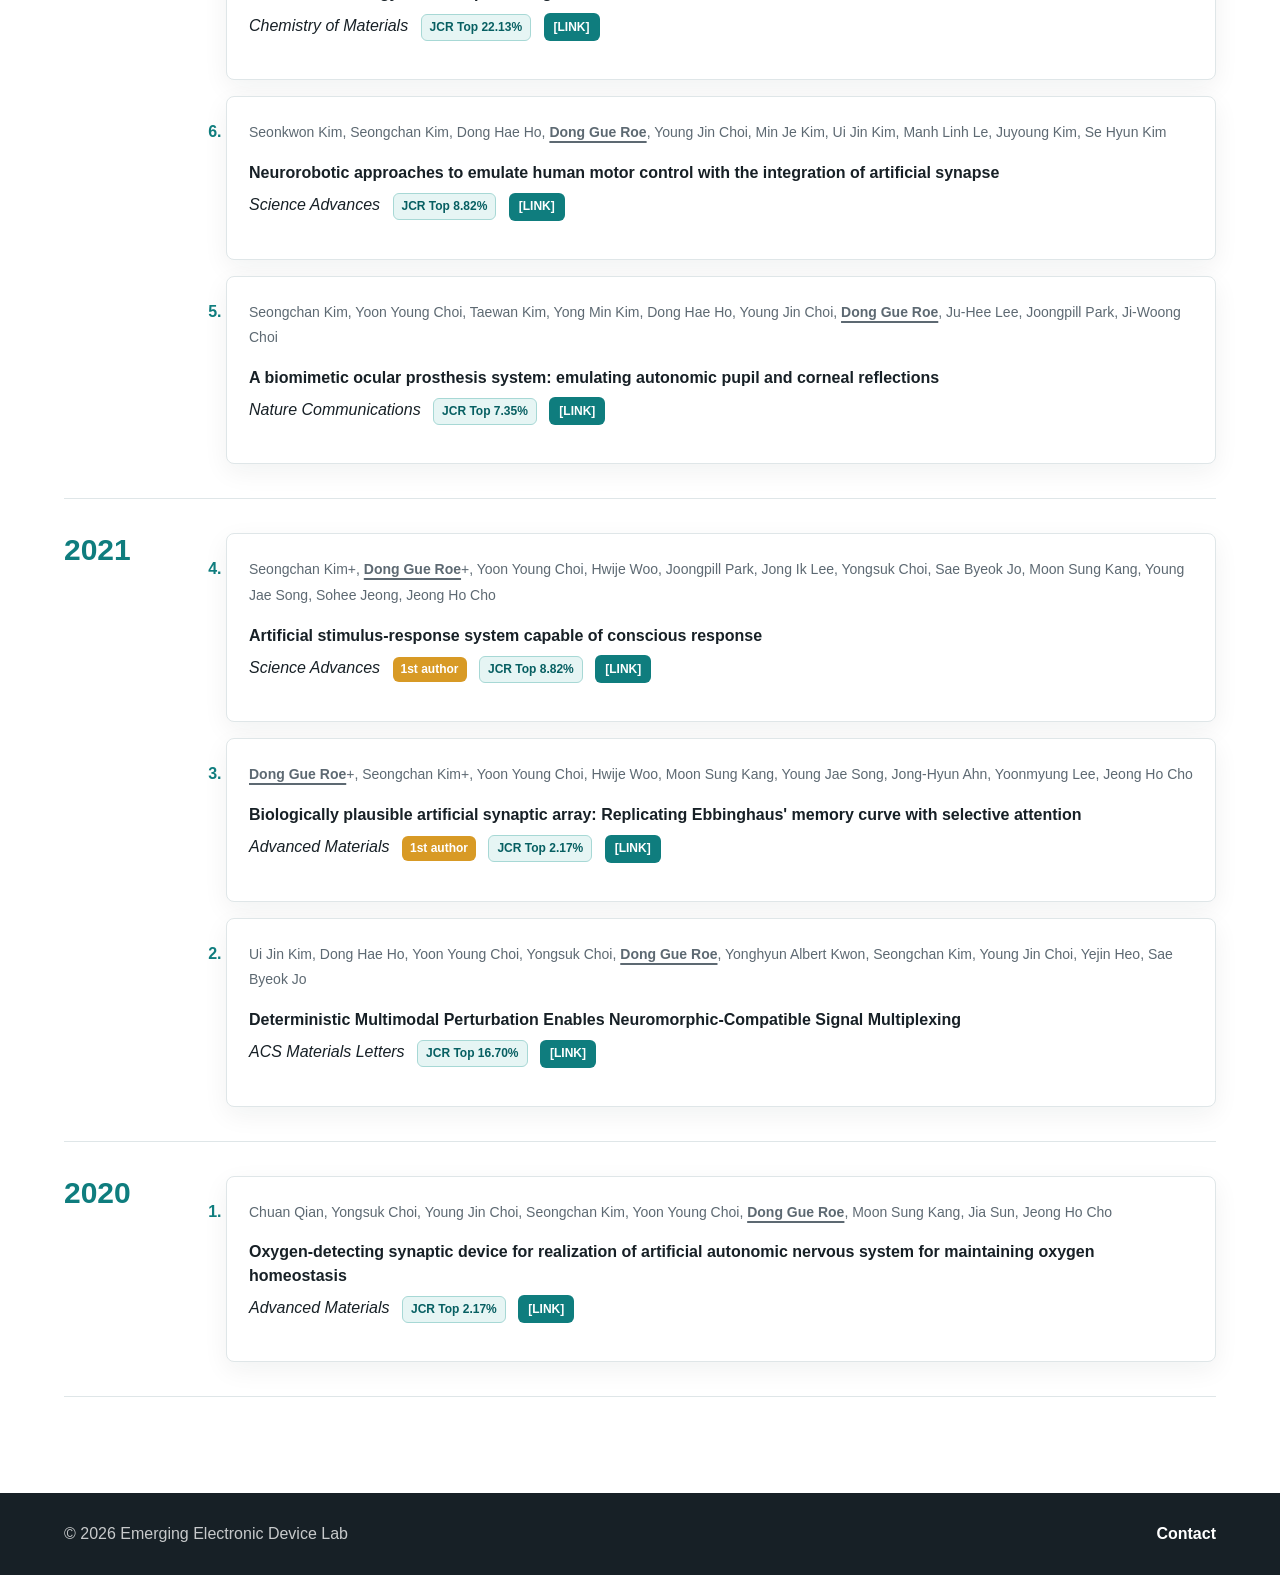
==== commit f6e5e9ea: "Add files via upload" ====
--- a/achievements.html
+++ b/achievements.html
@@ -9,7 +9,7 @@
   <body data-page="achievements">
     <header class="site-header">
       <a class="brand" href="index.html" aria-label="Go to home">
-        <span class="brand-mark">E</span>
+        <span class="brand-mark"><img src="assets/eed-lab-logo.png" alt="EED Lab logo" /></span>
         <span><strong data-lab-short>EED Lab</strong><small data-lab-subtitle>Emerging Electronic Device</small></span>
       </a>
       <button class="menu-button" type="button" aria-expanded="false" aria-controls="site-nav">
--- a/styles.css
+++ b/styles.css
@@ -1432,4 +1432,209 @@
 .member-photo-wrap .avatar.photo-placeholder::before,
 .member-photo-wrap .avatar.photo-placeholder::after {
   display: none;
-}+}
+.editor-controls-mode .research-keyword-add {
+  display: inline-grid;
+  place-items: center;
+  width: 28px;
+  height: 28px;
+  min-height: 28px;
+  padding: 0;
+  color: #0f7d7e;
+  background: #fff;
+  border: 1px dashed #8fc4c6;
+  border-radius: 999px;
+  font-size: 20px;
+  font-weight: 700;
+  line-height: 1;
+  cursor: pointer;
+}
+
+.editor-controls-mode .research-keyword-add:hover {
+  color: #fff;
+  background: #0f7d7e;
+}
+.editor-controls-mode .research-keyword-delete {
+  width: 18px;
+  height: 18px;
+  margin: 0 1px 0 -12px;
+  padding: 0;
+  color: #fff;
+  background: #c74436;
+  border: 2px solid #fff;
+  border-radius: 50%;
+  font-size: 14px;
+  font-weight: 700;
+  line-height: 1;
+  cursor: pointer;
+  z-index: 2;
+}
+
+.editor-controls-mode .research-keyword-delete:hover {
+  background: #982d23;
+}
+
+/* Balanced desktop proportions for image-led research themes. */
+@media (min-width: 901px) {
+  .research-theme-card {
+    grid-template-columns: minmax(340px, 42%) minmax(0, 58%) !important;
+  }
+
+  .research-theme-card .research-visual {
+    aspect-ratio: 2 / 1;
+  }
+
+  .research-theme-copy {
+    padding: 30px 44px;
+  }
+}
+
+/* Shared desktop geometry: laptop and wide desktop use the same content scale. */
+@media (min-width: 901px) {
+  .hero-content {
+    width: min(var(--hero-text-width, 720px), calc(100vw - 10vw));
+  }
+
+  .hero-content h1 {
+    max-width: 680px;
+    font-size: var(--hero-headline-size, 76px);
+  }
+
+  .hero-content > p:not(.eyebrow) {
+    max-width: 620px;
+    font-size: var(--hero-intro-size, 20px);
+  }
+
+  .research-theme-card .research-visual {
+    aspect-ratio: 2 / 1;
+  }
+}
+/* Mobile-first overrides: saved desktop positions never control the phone layout. */
+@media (max-width: 820px) {
+  .hero {
+    min-height: max(620px, calc(100svh - 66px));
+  }
+
+  .hero img {
+    object-position: center;
+  }
+
+  .hero-content {
+    top: clamp(86px, 14svh, 118px) !important;
+    left: 6vw !important;
+    width: 88vw !important;
+    max-width: 620px;
+    padding-bottom: 56px;
+  }
+
+  .hero-content h1 {
+    max-width: 620px;
+    font-size: 56px !important;
+    line-height: 1.04;
+  }
+
+  .hero-content > p:not(.eyebrow) {
+    max-width: 560px;
+    font-size: 18px !important;
+    line-height: 1.65;
+  }
+
+  .page-hero {
+    padding: 66px 6vw 48px;
+  }
+
+  .page-hero h1 {
+    font-size: 48px;
+  }
+
+  .section,
+  .research-themes {
+    padding-right: 6vw;
+    padding-left: 6vw;
+  }
+
+  .research-theme-copy {
+    padding: 28px 24px;
+  }
+}
+
+@media (max-width: 520px) {
+  .hero {
+    min-height: 610px;
+  }
+
+  .hero-content {
+    top: 82px !important;
+  }
+
+  .hero-content h1 {
+    font-size: 42px !important;
+    line-height: 1.06;
+  }
+
+  .hero-content > p:not(.eyebrow) {
+    font-size: 16px !important;
+  }
+
+  .hero-actions {
+    gap: 10px;
+    margin-top: 24px;
+  }
+
+  .page-hero h1 {
+    font-size: 38px;
+  }
+
+  .research-theme-copy {
+    padding: 24px 20px;
+  }
+
+  .research-theme-copy h2 {
+    font-size: 28px;
+  }
+}
+/* Keep every desktop research image flush with its matching description card. */
+@media (min-width: 901px) {
+  .research-theme-card {
+    align-items: stretch;
+  }
+
+  .research-theme-image {
+    display: block;
+    align-self: stretch;
+    min-height: 0;
+  }
+
+  .research-theme-card .research-visual {
+    display: block;
+    height: 100%;
+    min-height: 100%;
+    aspect-ratio: auto;
+  }
+
+  .research-theme-card .research-visual img {
+    display: block;
+    width: 100%;
+    height: 100%;
+    object-fit: cover;
+  }
+}
+/* Keep the image-to-copy ratio identical when even research themes reverse sides. */
+@media (min-width: 901px) {
+  .research-theme-card:nth-child(even) {
+    grid-template-columns: minmax(0, 58%) minmax(340px, 42%) !important;
+  }
+}
+/* Fixed desktop research-theme ratio: image 42%, copy 58%. */
+@media (min-width: 901px) {
+  .research-theme-card {
+    grid-template-columns: 42% 58% !important;
+  }
+
+  .research-theme-card:nth-child(even) {
+    grid-template-columns: 58% 42% !important;
+  }
+}
+/* EED Lab logo in the site header. */
+.brand-mark { overflow: hidden; background: #ffffff; }
+.brand-mark img { display: block; width: 100%; height: 100%; object-fit: contain; }
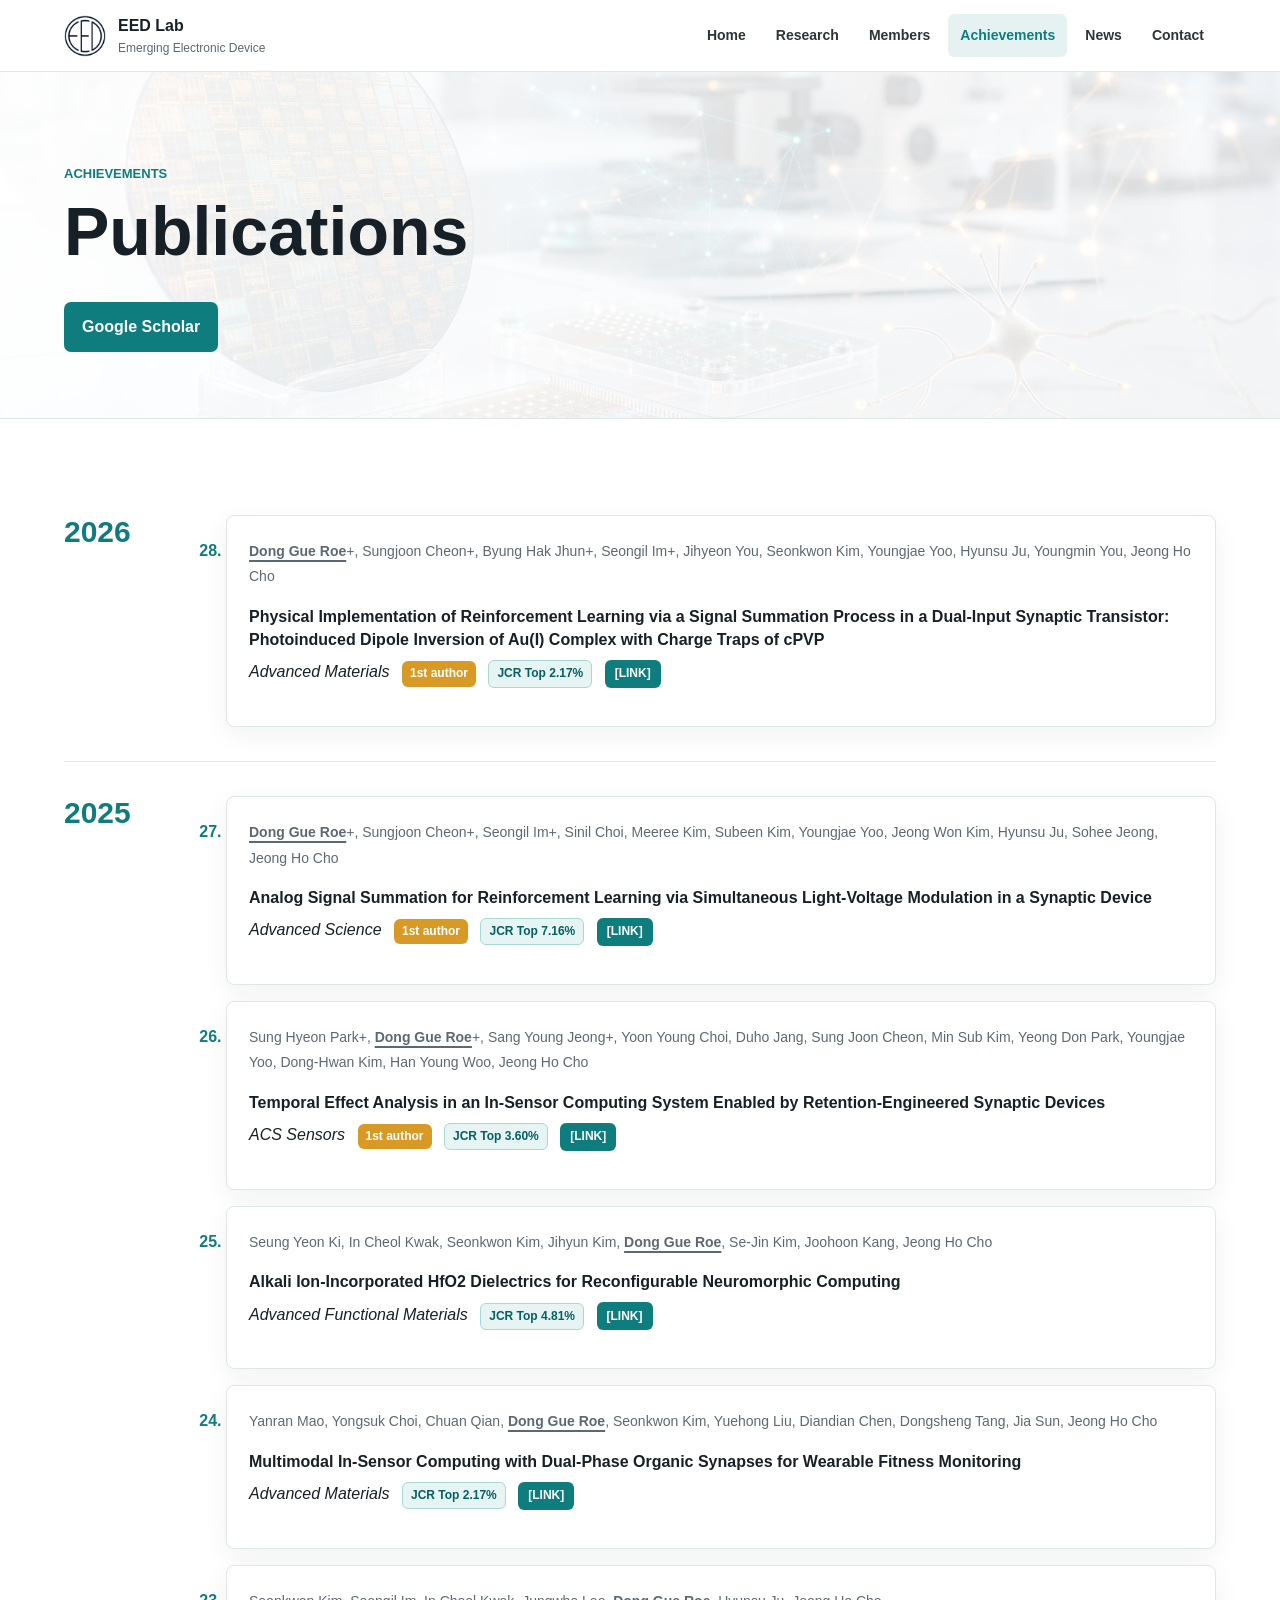
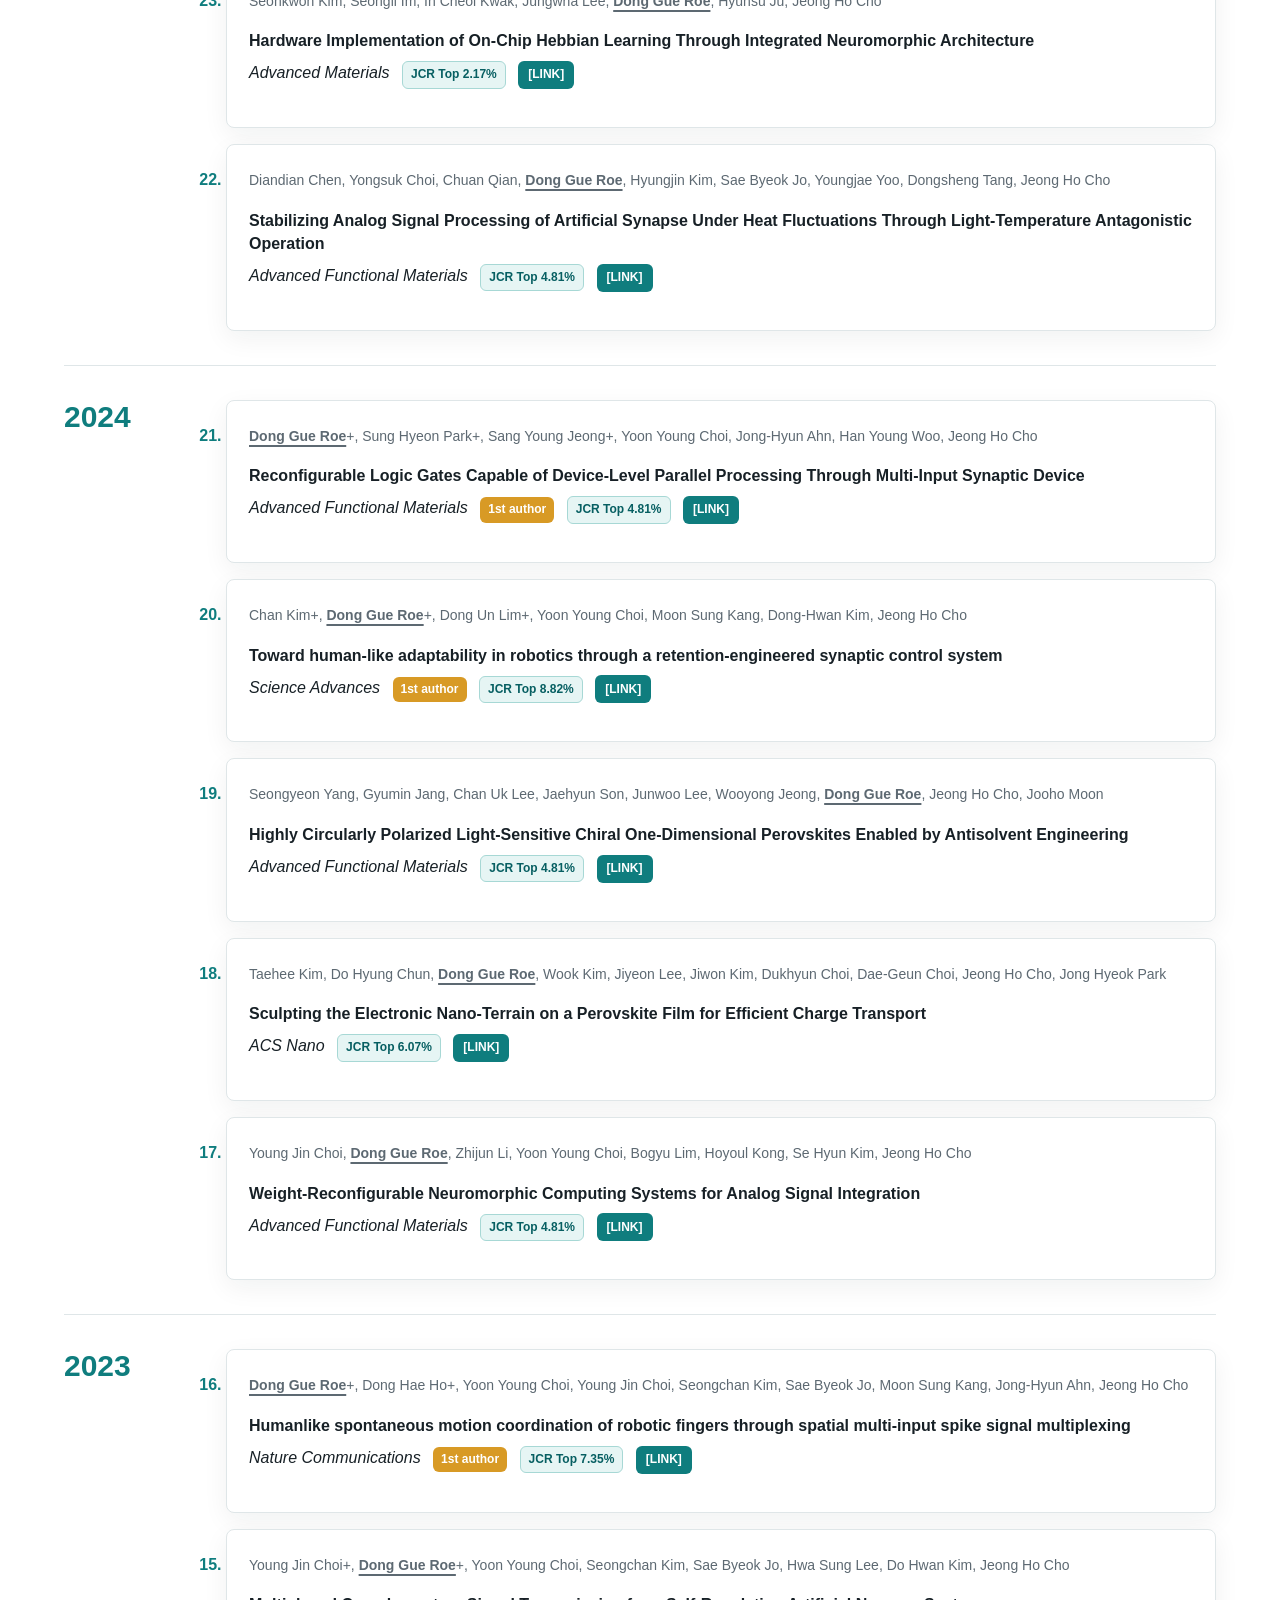
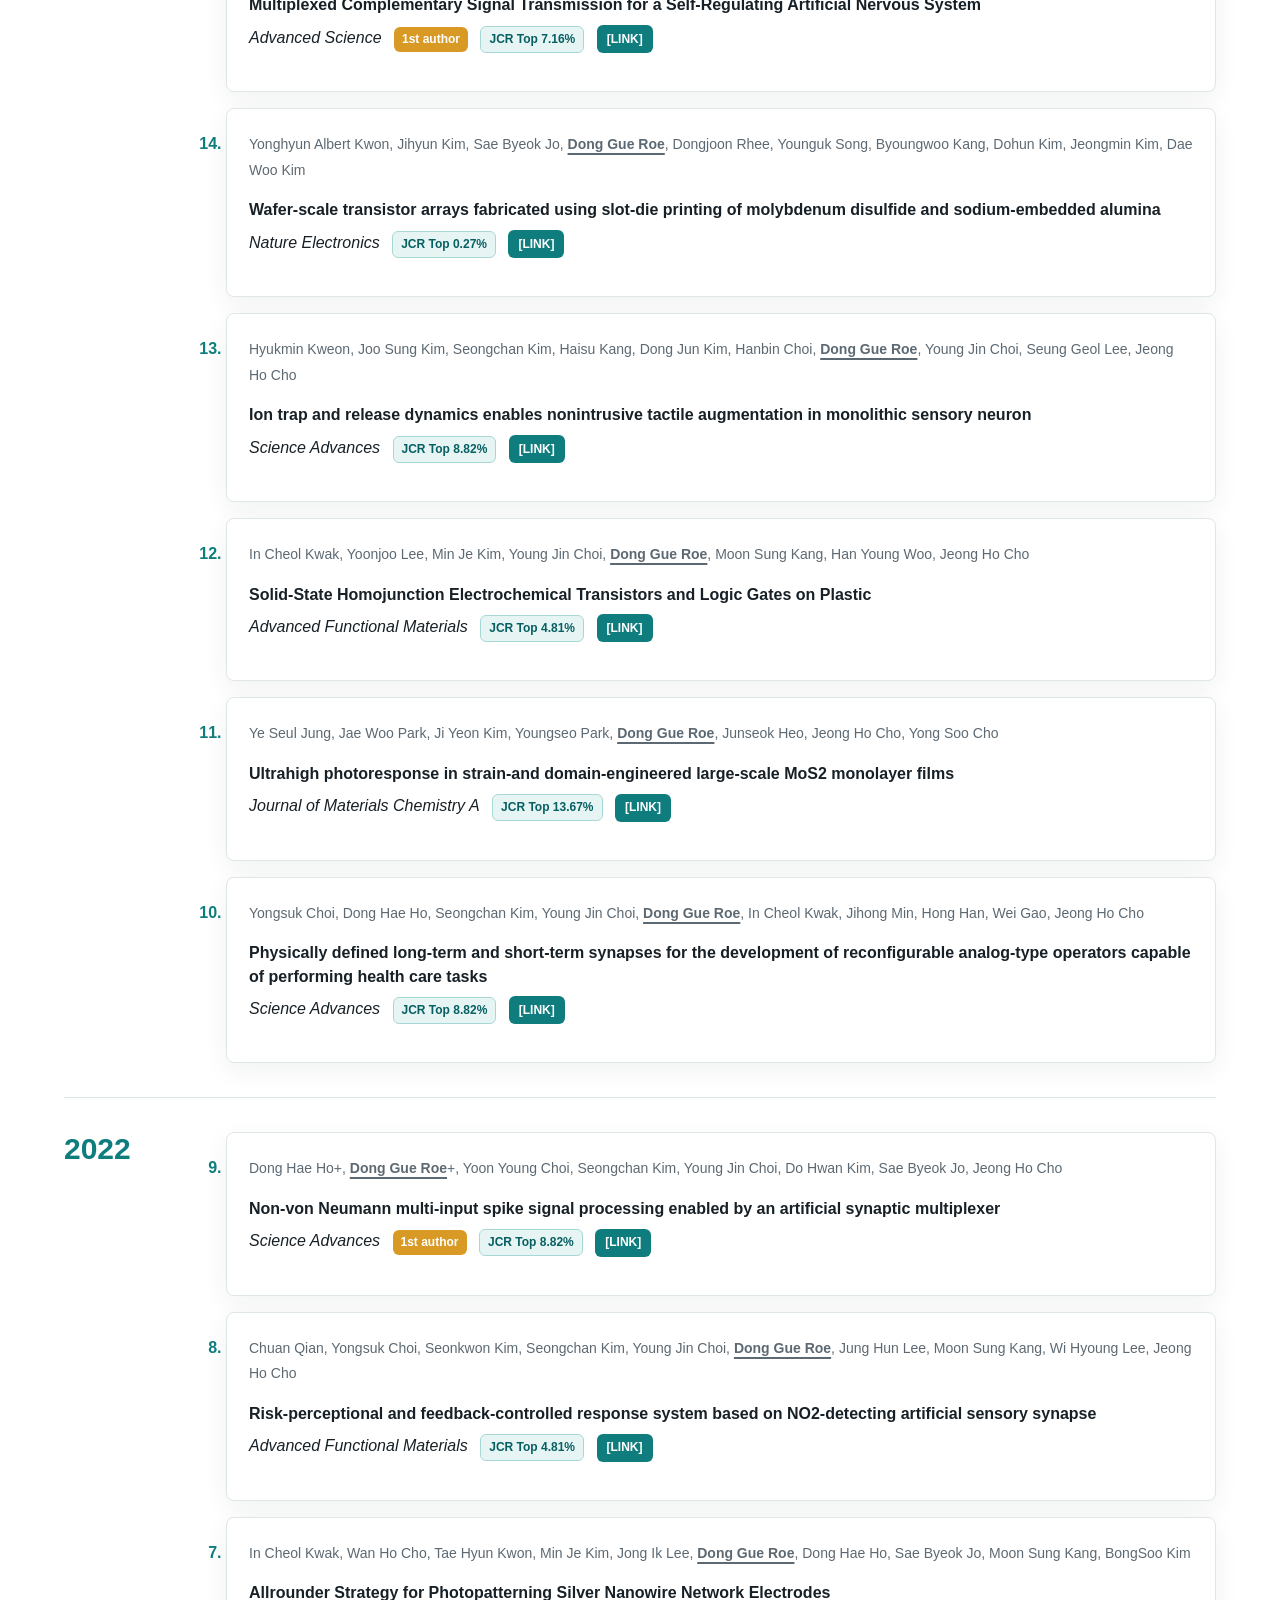
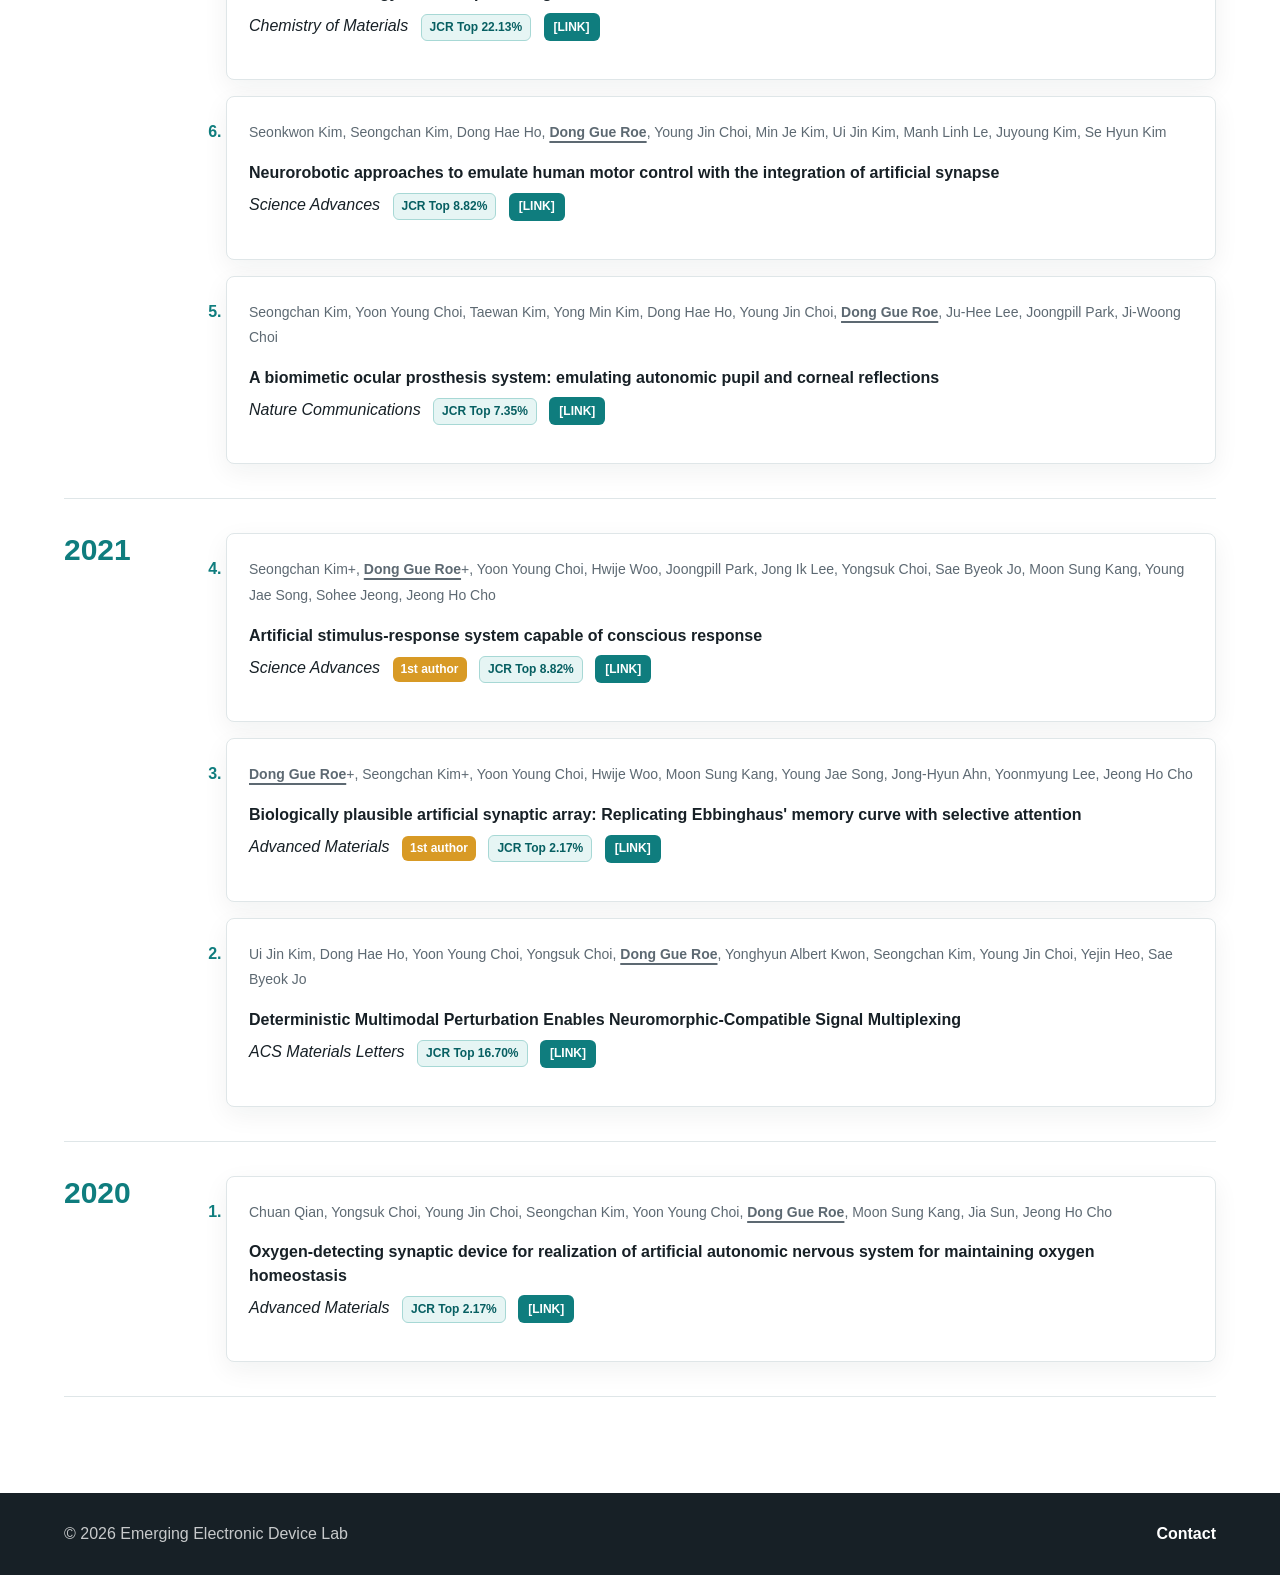
==== commit 84fed962: "Add files via upload" ====
--- a/achievements.html
+++ b/achievements.html
@@ -1,6 +1,7 @@
 <!doctype html>
 <html lang="ko">
-  <head>
+  <head>
+    <link rel="icon" type="image/png" href="assets/favicon.png?v=2" />
     <meta charset="utf-8" />
     <meta name="viewport" content="width=device-width, initial-scale=1" />
     <title>Achievements | EED Lab</title>
--- a/styles.css
+++ b/styles.css
@@ -1637,4 +1637,6 @@
 }
 /* EED Lab logo in the site header. */
 .brand-mark { overflow: hidden; background: #ffffff; }
-.brand-mark img { display: block; width: 100%; height: 100%; object-fit: contain; }+.brand-mark img { display: block; width: 100%; height: 100%; object-fit: contain; }
+/* Keep the header mark circular as well as the browser favicon. */
+.brand-mark { border-radius: 50%; }
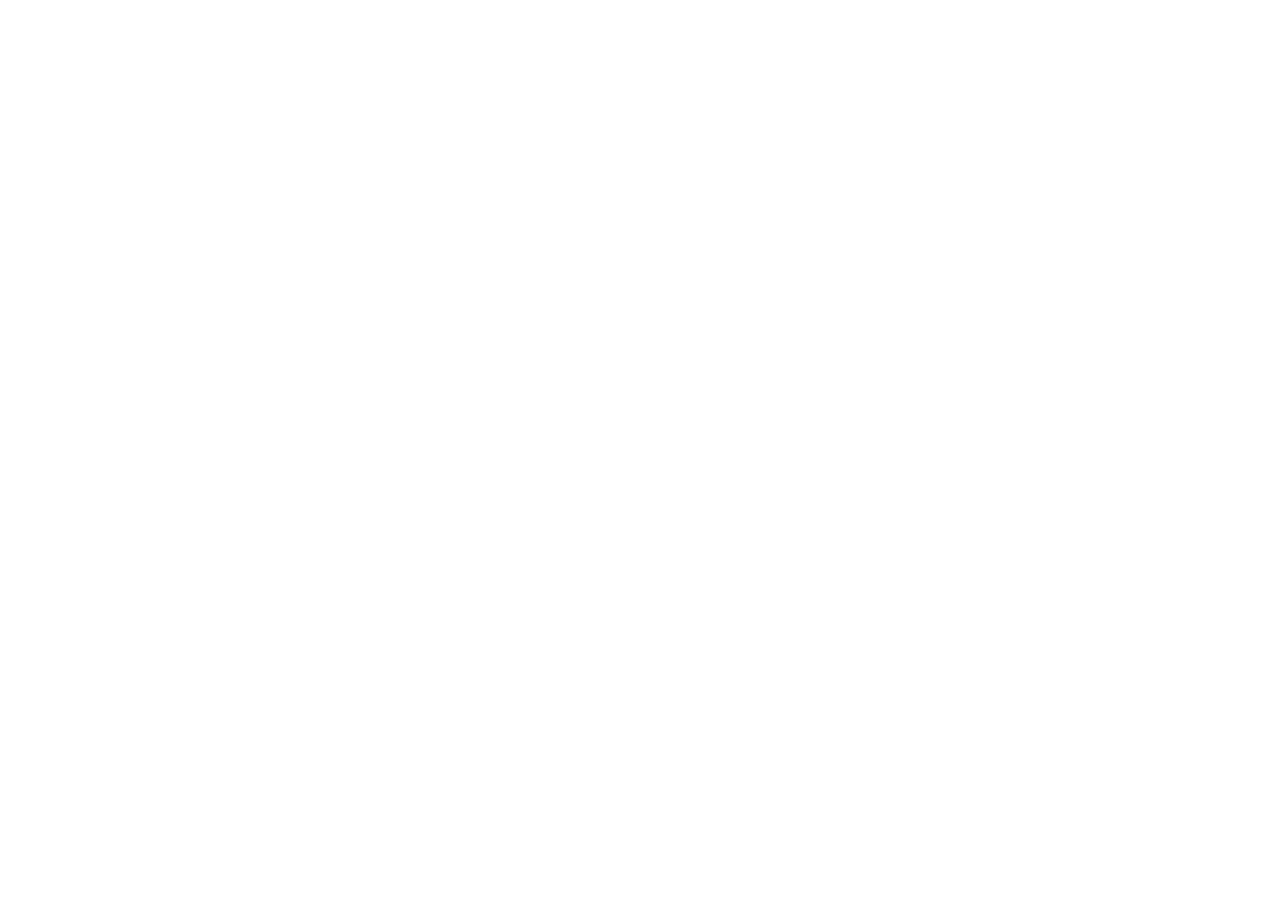
==== commit 29de654c: "Redirect legacy EED Lab pages to https://eed-lab.github.io/" ====
--- a/achievements.html
+++ b/achievements.html
@@ -1,52 +1,16 @@
 <!doctype html>
 <html lang="ko">
-  <head>
-    <link rel="icon" type="image/png" href="assets/favicon.png?v=2" />
-    <meta charset="utf-8" />
-    <meta name="viewport" content="width=device-width, initial-scale=1" />
-    <title>Achievements | EED Lab</title>
-    <link rel="stylesheet" href="styles.css" />
-  </head>
-  <body data-page="achievements">
-    <header class="site-header">
-      <a class="brand" href="index.html" aria-label="Go to home">
-        <span class="brand-mark"><img src="assets/eed-lab-logo.png" alt="EED Lab logo" /></span>
-        <span><strong data-lab-short>EED Lab</strong><small data-lab-subtitle>Emerging Electronic Device</small></span>
-      </a>
-      <button class="menu-button" type="button" aria-expanded="false" aria-controls="site-nav">
-        <span></span><span></span><span></span>
-      </button>
-      <nav id="site-nav" class="site-nav" aria-label="Primary navigation">
-        <a href="index.html">Home</a>
-        <a href="research.html">Research</a>
-        <div class="nav-dropdown">
-          <a href="pi.html">Members</a>
-          <div class="nav-submenu" aria-label="Members submenu">
-            <a href="pi.html">PI</a>
-            <a href="students.html">Students</a>
-            <a href="alumni.html">Alumni</a>
-          </div>
-        </div>
-        <a class="active" href="achievements.html">Achievements</a>
-        <a href="news.html">News</a>
-        <a href="contact.html">Contact</a>
-      </nav>
-    </header>
-
-    <main>
-      <section class="page-hero">
-        <p class="eyebrow">Achievements</p>
-        <h1>Publications</h1>
-        <p>Google Scholar profile and CV-based publication list organized by year.</p>
-        <p class="jcr-note">JCR 2024 JIF ranking shown by the best listed subject category.</p>
-        <a class="button primary scholar-button" data-scholar-link href="https://scholar.google.co.kr/citations?user=Xtv1bkoAAAAJ&hl=ko" target="_blank" rel="noopener">Google Scholar</a>
-      </section>
-
-      <section class="section publications" data-publications></section>
-    </main>
-
-    <footer class="site-footer"><span data-footer>© 2026 Emerging Electronic Device Lab</span><a href="contact.html">Contact</a></footer>
-    <script src="data.js"></script>
-    <script src="script.js"></script>
-  </body>
+<head>
+  <meta charset="utf-8">
+  <meta name="viewport" content="width=device-width, initial-scale=1">
+  <title>EED Lab — 사이트 이전 안내</title>
+  <meta http-equiv="refresh" content="0; url=https://eed-lab.github.io/">
+  <link rel="canonical" href="https://eed-lab.github.io/">
+  <meta name="google-site-verification" content="lK5IEiSmkbEUi1me7Xni4tvurk3lL9ENbeGRTYwOmlw">
+  <script>window.location.replace("https://eed-lab.github.io/");</script>
+</head>
+<body>
+  <p>EED Lab 홈페이지가 이전되었습니다. <a href="https://eed-lab.github.io/">새 홈페이지로 이동</a></p>
+  <p>The EED Lab website has moved. <a href="https://eed-lab.github.io/">Visit our new website</a>.</p>
+</body>
 </html>
